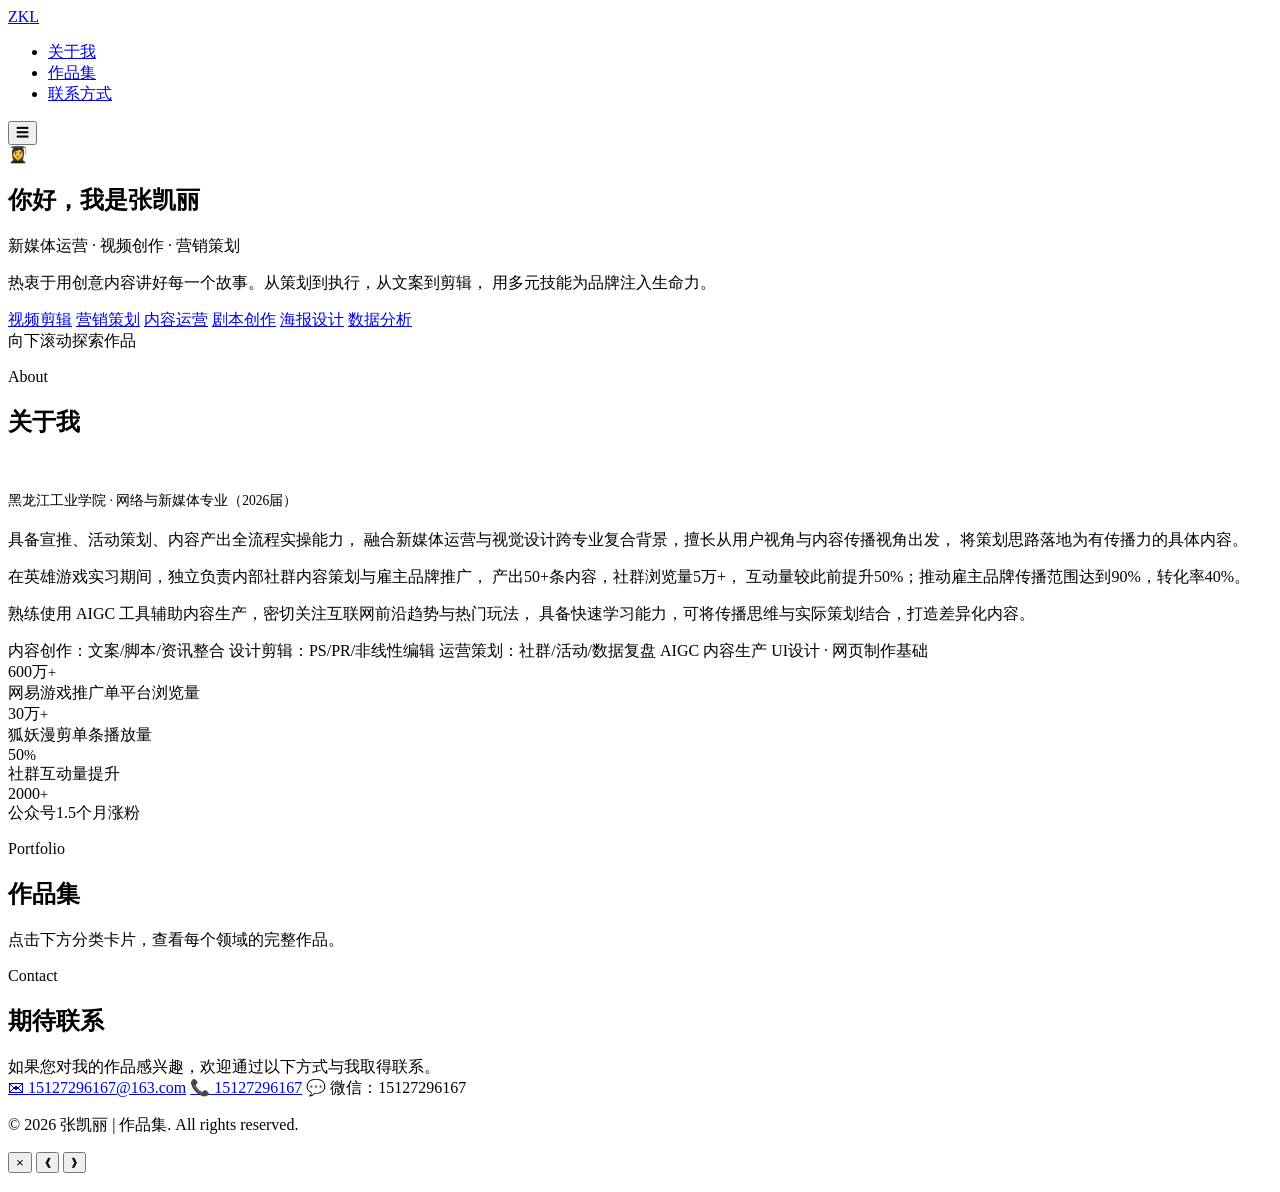
==== index.html @ 6cda4cea "Add index.html" ====
<!DOCTYPE html>
<html lang="zh-CN">
<head>
<meta charset="UTF-8">
<meta name="viewport" content="width=device-width, initial-scale=1.0">
<meta name="description" content="张凯丽 作品集 - 新媒体运营 / 视频剪辑 / 内容创作 / 营销策划">
<title>张凯丽 | 作品集</title>
<link rel="stylesheet" href="css/style.css">
</head>
<body>

<!-- ========== Navigation ========== -->
<nav class="nav" id="nav">
  <div class="nav-inner">
    <a href="#" class="nav-logo">ZK<span>L</span></a>
    <ul class="nav-links" id="navLinks">
      <li><a href="#about">关于我</a></li>
      <li><a href="#works">作品集</a></li>
      <li><a href="#contact">联系方式</a></li>
    </ul>
    <button class="nav-toggle" id="navToggle" aria-label="Menu">&#9776;</button>
  </div>
</nav>

<!-- ========== Hero ========== -->
<section class="hero" id="hero">
  <div class="hero-bg"></div>
  <div class="hero-particles" id="particles"></div>
  <div class="hero-content">
    <div class="hero-avatar">&#128105;&#8205;&#127891;</div>
    <h1>你好，我是<span class="highlight">张凯丽</span></h1>
    <p class="subtitle">新媒体运营 · 视频创作 · 营销策划</p>
    <p class="tagline">
      热衷于用创意内容讲好每一个故事。从策划到执行，从文案到剪辑，
      用多元技能为品牌注入生命力。
    </p>
    <div class="hero-tags">
      <a class="hero-tag" href="category.html?type=video&extra=intern-videos&from=hero">视频剪辑</a>
      <a class="hero-tag" href="category.html?type=marketing&from=hero">营销策划</a>
      <a class="hero-tag" href="category.html?type=marketing&from=hero&extra=content-ops">内容运营</a>
      <a class="hero-tag" href="category.html?type=script&from=hero">剧本创作</a>
      <a class="hero-tag" href="category.html?type=internship&from=hero&group=海报设计">海报设计</a>
      <a class="hero-tag" href="category.html?type=marketing&from=hero&group=营销数据分析">数据分析</a>
    </div>
  </div>
  <div class="hero-scroll">向下滚动探索作品</div>
</section>

<!-- ========== About ========== -->
<section class="section" id="about">
  <div class="section-inner">
    <p class="section-label">About</p>
    <h2 class="section-title">关于我</h2>
    <div class="about-grid">
      <div class="about-text">
        <p style="font-size:1rem;color:#fff;margin-bottom:8px;">
          张凯丽 / <span style="color:var(--text-secondary);font-weight:400;">21岁 · 大学本科</span>
        </p>
        <p style="font-size:0.85rem;color:var(--accent-light);margin-bottom:20px;">
          黑龙江工业学院 · 网络与新媒体专业（2026届）
        </p>
        <p>
          具备<span class="highlight-text">宣推、活动策划、内容产出全流程实操能力</span>，
          融合新媒体运营与视觉设计跨专业复合背景，擅长从用户视角与内容传播视角出发，
          将策划思路落地为有传播力的具体内容。
        </p>
        <p>
          在英雄游戏实习期间，独立负责内部社群内容策划与雇主品牌推广，
          产出<span class="highlight-text">50+</span>条内容，社群浏览量<span class="highlight-text">5万+</span>，
          互动量较此前提升<span class="highlight-text">50%</span>；推动雇主品牌传播范围达到<span class="highlight-text">90%</span>，转化率<span class="highlight-text">40%</span>。
        </p>
        <p>
          熟练使用 AIGC 工具辅助内容生产，密切关注互联网前沿趋势与热门玩法，
          具备快速学习能力，可将传播思维与实际策划结合，打造差异化内容。
        </p>
        <div class="skill-tags">
          <span class="skill-tag">内容创作：文案/脚本/资讯整合</span>
          <span class="skill-tag">设计剪辑：PS/PR/非线性编辑</span>
          <span class="skill-tag">运营策划：社群/活动/数据复盘</span>
          <span class="skill-tag">AIGC 内容生产</span>
          <span class="skill-tag">UI设计 · 网页制作基础</span>
        </div>
      </div>
      <div class="about-stats">
        <div class="stat-card">
          <div class="stat-number">600万<span style="font-size:0.9rem;">+</span></div>
          <div class="stat-label">网易游戏推广单平台浏览量</div>
        </div>
        <div class="stat-card">
          <div class="stat-number">30万<span style="font-size:0.9rem;">+</span></div>
          <div class="stat-label">狐妖漫剪单条播放量</div>
        </div>
        <div class="stat-card">
          <div class="stat-number">50<span style="font-size:0.9rem;">%</span></div>
          <div class="stat-label">社群互动量提升</div>
        </div>
        <div class="stat-card">
          <div class="stat-number">2000<span style="font-size:0.9rem;">+</span></div>
          <div class="stat-label">公众号1.5个月涨粉</div>
        </div>
      </div>
    </div>
  </div>
</section>

<!-- ========== Category Showcase ========== -->
<section class="section" id="works">
  <div class="section-inner">
    <p class="section-label">Portfolio</p>
    <h2 class="section-title">作品集</h2>
    <p class="section-desc">点击下方分类卡片，查看每个领域的完整作品。</p>

    <div class="category-grid" id="categoryGrid">
      <!-- Populated by JS -->
    </div>
  </div>
</section>

<!-- ========== Contact ========== -->
<section class="section contact" id="contact">
  <div class="section-inner">
    <p class="section-label">Contact</p>
    <h2 class="section-title">期待联系</h2>
    <p class="section-desc" style="margin:0 auto;">如果您对我的作品感兴趣，欢迎通过以下方式与我取得联系。</p>
    <div class="contact-links">
      <a class="contact-link" href="mailto:15127296167@163.com">&#9993; 15127296167@163.com</a>
      <a class="contact-link" href="tel:15127296167">&#128222; 15127296167</a>
      <a class="contact-link">&#128172; 微信：15127296167</a>
    </div>
  </div>
</section>

<!-- ========== Footer ========== -->
<footer class="footer">
  <p>&copy; 2026 张凯丽 | 作品集. All rights reserved.</p>
</footer>

<!-- ========== Lightbox Modal ========== -->
<div class="modal-overlay" id="modal">
  <div class="modal-content" id="modalContent">
    <button class="modal-close" id="modalClose">&times;</button>
    <button class="modal-nav modal-prev" id="modalPrev">&#10094;</button>
    <button class="modal-nav modal-next" id="modalNext">&#10095;</button>
    <div id="modalMedia"></div>
    <div class="modal-info"><h3 id="modalTitle"></h3><p id="modalDesc"></p></div>
  </div>
</div>

<script src="js/data.js"></script>
<script src="js/main.js"></script>
</body>
</html>
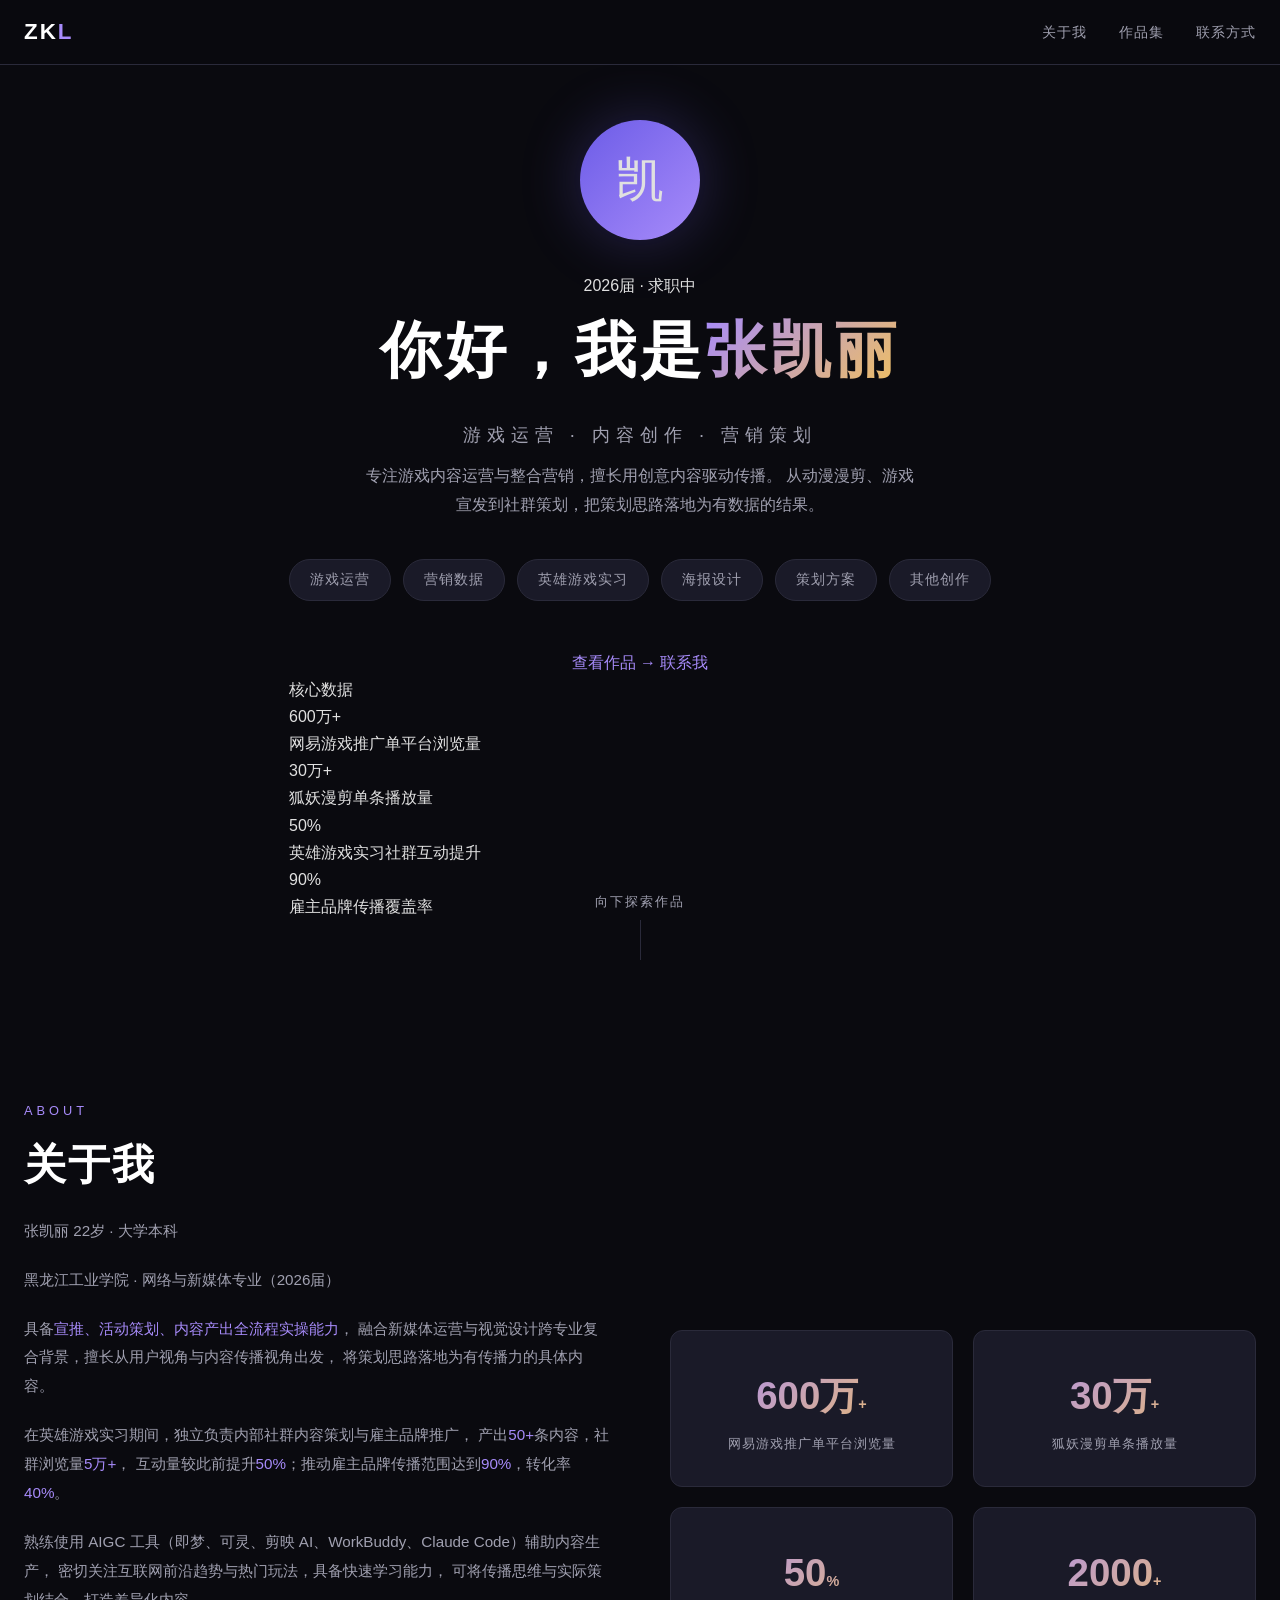
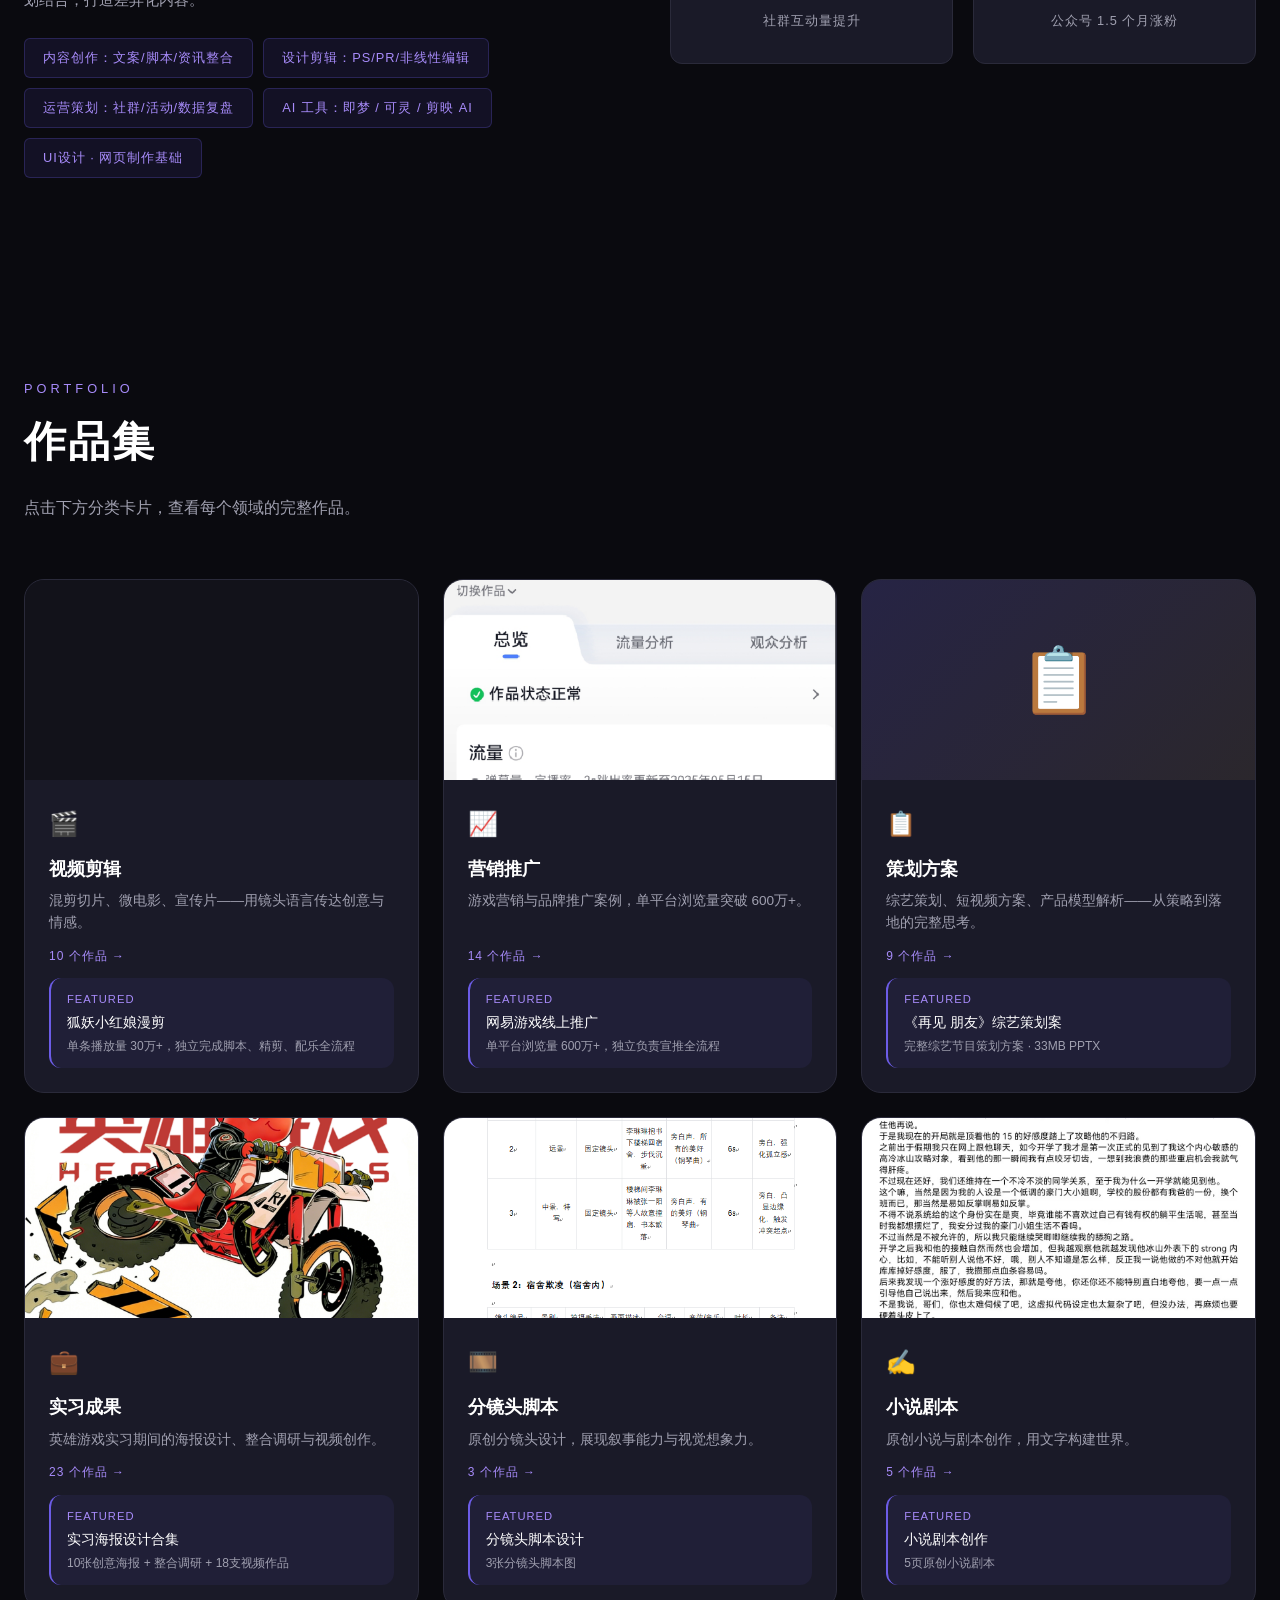
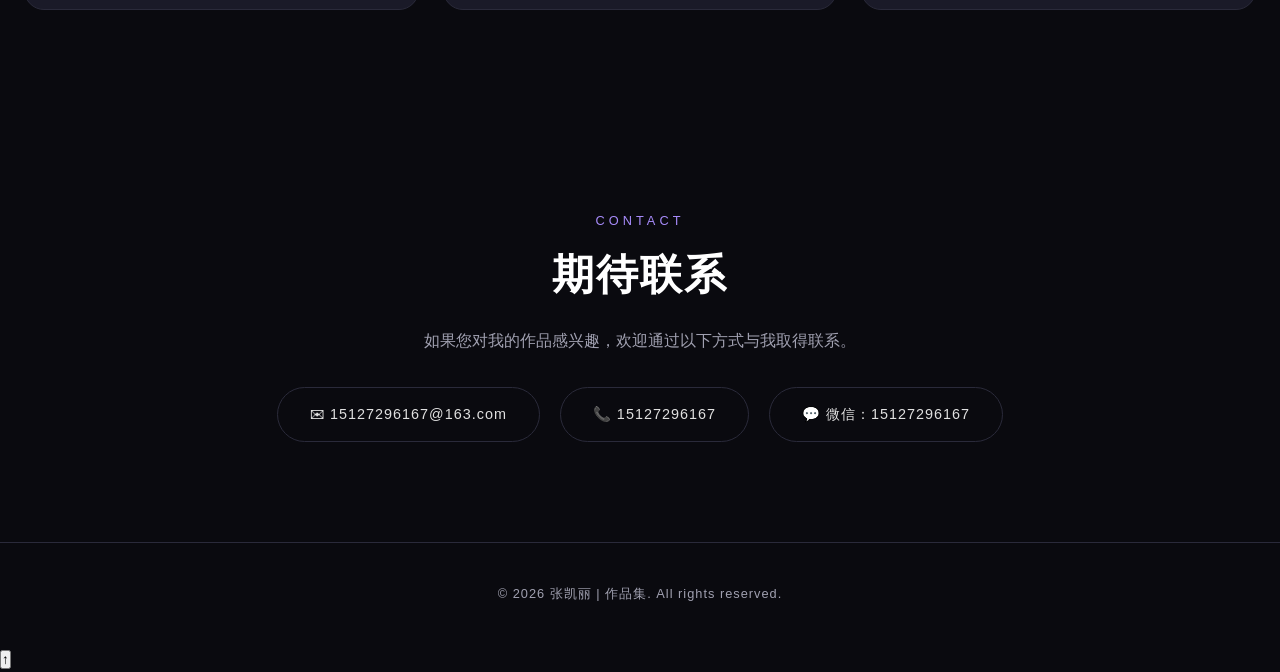
==== commit 3b4e1f62: "update index.html" ====
--- a/index.html
+++ b/index.html
@@ -3,7 +3,7 @@
 <head>
 <meta charset="UTF-8">
 <meta name="viewport" content="width=device-width, initial-scale=1.0">
-<meta name="description" content="张凯丽 作品集 - 新媒体运营 / 视频剪辑 / 内容创作 / 营销策划">
+<meta name="description" content="张凯丽 作品集 - 游戏运营 / 内容创作 / 营销策划">
 <title>张凯丽 | 作品集</title>
 <link rel="stylesheet" href="css/style.css">
 </head>
@@ -12,7 +12,7 @@
 <!-- ========== Navigation ========== -->
 <nav class="nav" id="nav">
   <div class="nav-inner">
-    <a href="#" class="nav-logo">ZK<span>L</span></a>
+    <a href="#" class="nav-logo" aria-label="张凯丽">ZK<span>L</span></a>
     <ul class="nav-links" id="navLinks">
       <li><a href="#about">关于我</a></li>
       <li><a href="#works">作品集</a></li>
@@ -24,41 +24,62 @@
 
 <!-- ========== Hero ========== -->
 <section class="hero" id="hero">
-  <div class="hero-bg"></div>
-  <div class="hero-particles" id="particles"></div>
-  <div class="hero-content">
-    <div class="hero-avatar">&#128105;&#8205;&#127891;</div>
-    <h1>你好，我是<span class="highlight">张凯丽</span></h1>
-    <p class="subtitle">新媒体运营 · 视频创作 · 营销策划</p>
-    <p class="tagline">
-      热衷于用创意内容讲好每一个故事。从策划到执行，从文案到剪辑，
-      用多元技能为品牌注入生命力。
-    </p>
-    <div class="hero-tags">
-      <a class="hero-tag" href="category.html?type=video&extra=intern-videos&from=hero">视频剪辑</a>
-      <a class="hero-tag" href="category.html?type=marketing&from=hero">营销策划</a>
-      <a class="hero-tag" href="category.html?type=marketing&from=hero&extra=content-ops">内容运营</a>
-      <a class="hero-tag" href="category.html?type=script&from=hero">剧本创作</a>
-      <a class="hero-tag" href="category.html?type=internship&from=hero&group=海报设计">海报设计</a>
-      <a class="hero-tag" href="category.html?type=marketing&from=hero&group=营销数据分析">数据分析</a>
+  <div class="hero-inner">
+    <div class="hero-content">
+      <div class="hero-avatar">凯</div>
+      <span class="hero-eyebrow"><span class="dot"></span>2026届 · 求职中</span>
+      <h1>你好，我是<span class="highlight">张凯丽</span></h1>
+      <p class="subtitle">游戏运营 · 内容创作 · 营销策划</p>
+      <p class="tagline">
+        专注游戏内容运营与整合营销，擅长用创意内容驱动传播。
+        从动漫漫剪、游戏宣发到社群策划，把策划思路落地为有数据的结果。
+      </p>
+      <div class="hero-tags">
+        <a class="hero-tag" href="category.html?type=gameops">游戏运营</a>
+        <a class="hero-tag" href="category.html?type=gameops&group=营销数据分析">营销数据</a>
+        <a class="hero-tag" href="category.html?type=internship">英雄游戏实习</a>
+        <a class="hero-tag" href="category.html?type=internship&group=海报设计">海报设计</a>
+        <a class="hero-tag" href="category.html?type=planning">策划方案</a>
+        <a class="hero-tag" href="category.html?type=others">其他创作</a>
+      </div>
+      <div class="hero-cta">
+        <a class="btn btn-primary" href="#works">查看作品 &rarr;</a>
+        <a class="btn btn-ghost" href="#contact">联系我</a>
+      </div>
     </div>
+
+    <aside class="hero-card">
+      <div class="hero-card-label">核心数据</div>
+      <div class="hero-card-row">
+        <div class="hero-card-num">600万<span>+</span></div>
+        <div class="hero-card-text">网易游戏推广单平台浏览量</div>
+      </div>
+      <div class="hero-card-row">
+        <div class="hero-card-num">30万<span>+</span></div>
+        <div class="hero-card-text">狐妖漫剪单条播放量</div>
+      </div>
+      <div class="hero-card-row">
+        <div class="hero-card-num">50<span>%</span></div>
+        <div class="hero-card-text">英雄游戏实习社群互动提升</div>
+      </div>
+      <div class="hero-card-row">
+        <div class="hero-card-num">90<span>%</span></div>
+        <div class="hero-card-text">雇主品牌传播覆盖率</div>
+      </div>
+    </aside>
   </div>
-  <div class="hero-scroll">向下滚动探索作品</div>
+  <div class="hero-scroll">向下探索作品</div>
 </section>
 
 <!-- ========== About ========== -->
 <section class="section" id="about">
   <div class="section-inner">
-    <p class="section-label">About</p>
-    <h2 class="section-title">关于我</h2>
-    <div class="about-grid">
+    <p class="section-label reveal-up">About</p>
+    <h2 class="section-title reveal-up">关于我</h2>
+    <div class="about-grid reveal-up">
       <div class="about-text">
-        <p style="font-size:1rem;color:#fff;margin-bottom:8px;">
-          张凯丽 / <span style="color:var(--text-secondary);font-weight:400;">21岁 · 大学本科</span>
-        </p>
-        <p style="font-size:0.85rem;color:var(--accent-light);margin-bottom:20px;">
-          黑龙江工业学院 · 网络与新媒体专业（2026届）
-        </p>
+        <p class="about-name">张凯丽 <span>22岁 · 大学本科</span></p>
+        <p class="about-school">黑龙江工业学院 · 网络与新媒体专业（2026届）</p>
         <p>
           具备<span class="highlight-text">宣推、活动策划、内容产出全流程实操能力</span>，
           融合新媒体运营与视觉设计跨专业复合背景，擅长从用户视角与内容传播视角出发，
@@ -70,14 +91,15 @@
           互动量较此前提升<span class="highlight-text">50%</span>；推动雇主品牌传播范围达到<span class="highlight-text">90%</span>，转化率<span class="highlight-text">40%</span>。
         </p>
         <p>
-          熟练使用 AIGC 工具辅助内容生产，密切关注互联网前沿趋势与热门玩法，
-          具备快速学习能力，可将传播思维与实际策划结合，打造差异化内容。
+          熟练使用 AIGC 工具（即梦、可灵、剪映 AI、WorkBuddy、Claude Code）辅助内容生产，
+          密切关注互联网前沿趋势与热门玩法，具备快速学习能力，
+          可将传播思维与实际策划结合，打造差异化内容。
         </p>
         <div class="skill-tags">
           <span class="skill-tag">内容创作：文案/脚本/资讯整合</span>
           <span class="skill-tag">设计剪辑：PS/PR/非线性编辑</span>
           <span class="skill-tag">运营策划：社群/活动/数据复盘</span>
-          <span class="skill-tag">AIGC 内容生产</span>
+          <span class="skill-tag">AI 工具：即梦 / 可灵 / 剪映 AI</span>
           <span class="skill-tag">UI设计 · 网页制作基础</span>
         </div>
       </div>
@@ -96,7 +118,7 @@
         </div>
         <div class="stat-card">
           <div class="stat-number">2000<span style="font-size:0.9rem;">+</span></div>
-          <div class="stat-label">公众号1.5个月涨粉</div>
+          <div class="stat-label">公众号 1.5 个月涨粉</div>
         </div>
       </div>
     </div>
@@ -106,9 +128,9 @@
 <!-- ========== Category Showcase ========== -->
 <section class="section" id="works">
   <div class="section-inner">
-    <p class="section-label">Portfolio</p>
-    <h2 class="section-title">作品集</h2>
-    <p class="section-desc">点击下方分类卡片，查看每个领域的完整作品。</p>
+    <p class="section-label reveal-up">Portfolio</p>
+    <h2 class="section-title reveal-up">作品集</h2>
+    <p class="section-desc reveal-up">点击下方分类卡片，查看每个领域的完整作品。</p>
 
     <div class="category-grid" id="categoryGrid">
       <!-- Populated by JS -->
@@ -119,10 +141,10 @@
 <!-- ========== Contact ========== -->
 <section class="section contact" id="contact">
   <div class="section-inner">
-    <p class="section-label">Contact</p>
-    <h2 class="section-title">期待联系</h2>
-    <p class="section-desc" style="margin:0 auto;">如果您对我的作品感兴趣，欢迎通过以下方式与我取得联系。</p>
-    <div class="contact-links">
+    <p class="section-label reveal-up">Contact</p>
+    <h2 class="section-title reveal-up">期待联系</h2>
+    <p class="section-desc reveal-up" style="margin:0 auto;">如果您对我的作品感兴趣，欢迎通过以下方式与我取得联系。</p>
+    <div class="contact-links reveal-up">
       <a class="contact-link" href="mailto:15127296167@163.com">&#9993; 15127296167@163.com</a>
       <a class="contact-link" href="tel:15127296167">&#128222; 15127296167</a>
       <a class="contact-link">&#128172; 微信：15127296167</a>
@@ -134,6 +156,8 @@
 <footer class="footer">
   <p>&copy; 2026 张凯丽 | 作品集. All rights reserved.</p>
 </footer>
+
+<button class="to-top" id="toTop" aria-label="返回顶部">&#8593;</button>
 
 <!-- ========== Lightbox Modal ========== -->
 <div class="modal-overlay" id="modal">
@@ -148,5 +172,6 @@
 
 <script src="js/data.js"></script>
 <script src="js/main.js"></script>
+<script src="js/reveal.js"></script>
 </body>
 </html>
--- a/css/style.css
+++ b/css/style.css
@@ -0,0 +1,519 @@
+/* ========== Reset & Variables ========== */
+:root {
+  --bg: #0a0a0f;
+  --bg-secondary: #12121a;
+  --bg-card: #1a1a28;
+  --text: #e0e0e0;
+  --text-secondary: #a0a0b0;
+  --accent: #6c5ce7;
+  --accent-light: #a78bfa;
+  --accent-glow: rgba(108,92,231,0.3);
+  --gold: #f0c060;
+  --gold-glow: rgba(240,192,96,0.25);
+  --border: #2a2a3a;
+  --radius: 12px;
+  --radius-lg: 20px;
+  --transition: 0.3s cubic-bezier(0.4,0,0.2,1);
+  --font-cn: "PingFang SC","Microsoft YaHei","Noto Sans SC",sans-serif;
+  --font-display: "PingFang SC","Microsoft YaHei","Noto Serif SC",serif;
+  --max-width: 1280px;
+}
+
+*, *::before, *::after { box-sizing: border-box; margin: 0; padding: 0; }
+
+html { scroll-behavior: smooth; font-size: 16px; }
+
+body {
+  font-family: var(--font-cn);
+  background: var(--bg);
+  color: var(--text);
+  line-height: 1.7;
+  overflow-x: hidden;
+  -webkit-font-smoothing: antialiased;
+}
+
+::-webkit-scrollbar { width: 6px; }
+::-webkit-scrollbar-track { background: var(--bg); }
+::-webkit-scrollbar-thumb { background: var(--border); border-radius: 3px; }
+::-webkit-scrollbar-thumb:hover { background: var(--accent); }
+
+a { color: var(--accent-light); text-decoration: none; transition: var(--transition); }
+a:hover { color: var(--gold); }
+
+img { max-width: 100%; height: auto; display: block; }
+
+/* ========== Navigation ========== */
+.nav {
+  position: fixed; top: 0; left: 0; right: 0; z-index: 1000;
+  background: rgba(10,10,15,0.85); backdrop-filter: blur(20px);
+  border-bottom: 1px solid var(--border);
+  transition: var(--transition);
+}
+.nav-inner {
+  max-width: var(--max-width); margin: 0 auto;
+  padding: 0 24px; height: 64px;
+  display: flex; align-items: center; justify-content: space-between;
+}
+.nav-logo { font-size: 1.4rem; font-weight: 700; color: #fff; letter-spacing: 2px; }
+.nav-logo span { color: var(--accent-light); }
+.nav-links { display: flex; gap: 32px; list-style: none; }
+.nav-links a { color: var(--text-secondary); font-size: 0.9rem; font-weight: 500; letter-spacing: 1px; position: relative; }
+.nav-links a::after {
+  content: ''; position: absolute; bottom: -4px; left: 0; width: 0; height: 2px;
+  background: var(--accent-light); transition: width var(--transition);
+}
+.nav-links a:hover { color: #fff; }
+.nav-links a:hover::after { width: 100%; }
+.nav-toggle { display: none; background: none; border: none; color: #fff; font-size: 1.5rem; cursor: pointer; }
+
+/* ========== Hero ========== */
+.hero {
+  min-height: 100vh; display: flex; align-items: center; justify-content: center;
+  position: relative; overflow: hidden; padding: 120px 24px 80px;
+}
+.hero-bg {
+  position: absolute; top: 0; left: 0; right: 0; bottom: 0;
+  background: radial-gradient(ellipse at 30% 20%, var(--accent-glow) 0%, transparent 60%),
+              radial-gradient(ellipse at 70% 60%, var(--gold-glow) 0%, transparent 50%),
+              radial-gradient(ellipse at 50% 80%, rgba(108,92,231,0.08) 0%, transparent 40%);
+}
+.hero-particles { position: absolute; top: 0; left: 0; right: 0; bottom: 0; overflow: hidden; }
+.hero-particle {
+  position: absolute; width: 2px; height: 2px; background: var(--accent-light);
+  border-radius: 50%; animation: float 8s infinite ease-in-out; opacity: 0.4;
+}
+@keyframes float {
+  0%,100% { transform: translateY(0) translateX(0); }
+  25% { transform: translateY(-60px) translateX(20px); }
+  50% { transform: translateY(-20px) translateX(-20px); }
+  75% { transform: translateY(-80px) translateX(10px); }
+}
+.hero-content { position: relative; z-index: 1; text-align: center; max-width: 800px; }
+.hero-avatar {
+  width: 120px; height: 120px; border-radius: 50%; margin: 0 auto 32px;
+  background: linear-gradient(135deg, var(--accent), var(--accent-light));
+  display: flex; align-items: center; justify-content: center; font-size: 3rem;
+  box-shadow: 0 0 60px var(--accent-glow);
+}
+.hero h1 { font-size: clamp(2.4rem, 5vw, 3.8rem); font-weight: 800; color: #fff; letter-spacing: 4px; margin-bottom: 16px; }
+.hero h1 .highlight { background: linear-gradient(135deg, var(--accent-light), var(--gold)); -webkit-background-clip: text; -webkit-text-fill-color: transparent; }
+.hero .subtitle { font-size: 1.15rem; color: var(--text-secondary); letter-spacing: 6px; margin-bottom: 12px; font-weight: 300; }
+.hero .tagline { font-size: 1rem; color: var(--text-secondary); max-width: 560px; margin: 0 auto 40px; line-height: 1.8; }
+.hero-tags { display: flex; flex-wrap: wrap; gap: 12px; justify-content: center; margin-bottom: 48px; }
+.hero-tag {
+  display: inline-block;
+  padding: 8px 20px; border-radius: 100px; font-size: 0.85rem; letter-spacing: 1px;
+  background: var(--bg-card); border: 1px solid var(--border); color: var(--text-secondary);
+  transition: var(--transition); text-decoration: none;
+  -webkit-tap-highlight-color: transparent; outline: none;
+}
+.hero-tag:active {
+  background: var(--accent); color: #fff; border-color: var(--accent);
+  transform: scale(0.96);
+}
+.hero-tag:hover { border-color: var(--accent); color: var(--accent-light); transform: translateY(-2px); }
+.hero-scroll {
+  position: absolute; bottom: 40px; left: 50%; transform: translateX(-50%);
+  color: var(--text-secondary); font-size: 0.8rem; letter-spacing: 2px;
+  display: flex; flex-direction: column; align-items: center; gap: 8px; animation: bounce 2s infinite;
+}
+.hero-scroll::after { content: ''; width: 1px; height: 40px; background: var(--border); }
+@keyframes bounce { 0%,100% { transform: translateX(-50%) translateY(0); } 50% { transform: translateX(-50%) translateY(-10px); } }
+
+/* ========== Section Common ========== */
+.section { padding: 100px 24px; }
+.section-inner { max-width: var(--max-width); margin: 0 auto; }
+.section-label { font-size: 0.8rem; letter-spacing: 4px; color: var(--accent-light); text-transform: uppercase; margin-bottom: 8px; }
+.section-title { font-size: clamp(1.8rem, 3.5vw, 2.6rem); font-weight: 700; color: #fff; margin-bottom: 16px; letter-spacing: 2px; }
+.section-desc { color: var(--text-secondary); font-size: 1rem; max-width: 600px; margin-bottom: 56px; line-height: 1.8; }
+
+/* ========== Filter ========== */
+.filter-bar { display: flex; flex-wrap: wrap; gap: 10px; margin-bottom: 48px; }
+.filter-btn {
+  padding: 10px 24px; border-radius: 100px; font-size: 0.85rem;
+  background: transparent; border: 1px solid var(--border); color: var(--text-secondary);
+  cursor: pointer; transition: var(--transition); letter-spacing: 1px; font-family: var(--font-cn);
+}
+.filter-btn:hover, .filter-btn.active {
+  border-color: var(--accent); color: #fff; background: var(--accent);
+  box-shadow: 0 4px 20px var(--accent-glow);
+}
+
+/* ========== Portfolio Grid ========== */
+.portfolio-grid { display: grid; grid-template-columns: repeat(auto-fill, minmax(360px, 1fr)); gap: 24px; }
+.portfolio-card {
+  background: var(--bg-card); border: 1px solid var(--border); border-radius: var(--radius-lg);
+  overflow: hidden; cursor: pointer; transition: var(--transition); position: relative;
+}
+.portfolio-card:hover { border-color: var(--accent); transform: translateY(-6px); box-shadow: 0 20px 60px rgba(0,0,0,0.4); }
+.card-thumb { width: 100%; height: 220px; object-fit: cover; background: var(--bg-secondary); }
+.card-thumb-placeholder {
+  width: 100%; height: 220px; display: flex; align-items: center; justify-content: center;
+  background: linear-gradient(135deg, var(--bg-card), var(--bg-secondary));
+  font-size: 3rem; color: var(--border);
+}
+.card-body { padding: 20px 24px 24px; }
+.card-category { font-size: 0.75rem; letter-spacing: 2px; color: var(--accent-light); margin-bottom: 6px; text-transform: uppercase; }
+.card-title { font-size: 1.1rem; font-weight: 600; color: #fff; margin-bottom: 8px; }
+.card-desc { font-size: 0.85rem; color: var(--text-secondary); line-height: 1.6; display: -webkit-box; -webkit-line-clamp: 2; -webkit-box-orient: vertical; overflow: hidden; }
+.card-badge {
+  position: absolute; top: 16px; right: 16px; padding: 4px 12px; border-radius: 100px;
+  font-size: 0.7rem; letter-spacing: 1px; background: rgba(0,0,0,0.7); color: var(--gold);
+  backdrop-filter: blur(10px);
+}
+
+/* ========== Video Section ========== */
+.video-showcase { display: grid; grid-template-columns: repeat(auto-fill, minmax(400px, 1fr)); gap: 32px; }
+.video-card {
+  background: var(--bg-card); border: 1px solid var(--border); border-radius: var(--radius-lg);
+  overflow: hidden; transition: var(--transition);
+}
+.video-card:hover { border-color: var(--accent); }
+.video-card video { width: 100%; display: block; background: #000; border-radius: var(--radius-lg) var(--radius-lg) 0 0; }
+.video-info { padding: 20px 24px; }
+.video-info h3 { font-size: 1.05rem; font-weight: 600; color: #fff; margin-bottom: 6px; }
+.video-info p { font-size: 0.85rem; color: var(--text-secondary); }
+
+/* ========== Lightbox / Modal ========== */
+.modal-overlay {
+  position: fixed; top: 0; left: 0; right: 0; bottom: 0; z-index: 9999;
+  background: rgba(0,0,0,0.92); backdrop-filter: blur(8px);
+  display: flex; align-items: center; justify-content: center;
+  opacity: 0; pointer-events: none; transition: opacity var(--transition);
+}
+.modal-overlay.active { opacity: 1; pointer-events: auto; }
+.modal-content {
+  position: relative; max-width: 90vw; max-height: 90vh;
+  background: var(--bg-card); border: 1px solid var(--border); border-radius: var(--radius-lg);
+  overflow: hidden; display: flex; flex-direction: column;
+}
+.modal-content img, .modal-content video { max-width: 90vw; max-height: 75vh; object-fit: contain; }
+.modal-info { padding: 20px 28px; }
+.modal-info h3 { font-size: 1.2rem; color: #fff; margin-bottom: 6px; }
+.modal-info p { font-size: 0.9rem; color: var(--text-secondary); }
+.modal-close {
+  position: absolute; top: 12px; right: 16px; width: 40px; height: 40px;
+  border-radius: 50%; background: rgba(0,0,0,0.6); border: none; color: #fff;
+  font-size: 1.3rem; cursor: pointer; display: flex; align-items: center; justify-content: center;
+  transition: var(--transition); z-index: 10;
+}
+.modal-close:hover { background: var(--accent); }
+.modal-nav {
+  position: absolute; top: 50%; transform: translateY(-50%); width: 48px; height: 48px;
+  border-radius: 50%; background: rgba(0,0,0,0.6); border: none; color: #fff;
+  font-size: 1.5rem; cursor: pointer; display: flex; align-items: center; justify-content: center;
+  transition: var(--transition);
+}
+.modal-nav:hover { background: var(--accent); }
+.modal-prev { left: 16px; }
+.modal-next { right: 16px; }
+
+/* ========== Document Cards ========== */
+.doc-grid { display: grid; grid-template-columns: repeat(auto-fill, minmax(280px, 1fr)); gap: 20px; }
+.doc-card {
+  background: var(--bg-card); border: 1px solid var(--border); border-radius: var(--radius);
+  padding: 28px; transition: var(--transition); cursor: pointer; text-align: center;
+}
+.doc-card:hover { border-color: var(--accent); transform: translateY(-4px); box-shadow: 0 12px 40px rgba(0,0,0,0.3); }
+.doc-icon { font-size: 2.8rem; margin-bottom: 16px; }
+.doc-card h3 { font-size: 1rem; color: #fff; margin-bottom: 6px; }
+.doc-card p { font-size: 0.8rem; color: var(--text-secondary); }
+.doc-type { display: inline-block; padding: 3px 12px; border-radius: 100px; font-size: 0.7rem; letter-spacing: 1px; background: rgba(108,92,231,0.15); color: var(--accent-light); margin-top: 12px; }
+
+/* ========== Image Gallery ========== */
+.gallery { display: grid; grid-template-columns: repeat(auto-fill, minmax(240px, 1fr)); gap: 16px; }
+.gallery-item {
+  border-radius: var(--radius); overflow: hidden; cursor: pointer; position: relative;
+  aspect-ratio: 4/3; background: var(--bg-card); border: 1px solid var(--border);
+  transition: var(--transition);
+}
+.gallery-item:hover { border-color: var(--accent); transform: scale(1.03); z-index: 2; }
+.gallery-item img { width: 100%; height: 100%; object-fit: cover; }
+
+/* ========== Video Large Placeholder ========== */
+.video-placeholder {
+  background: linear-gradient(135deg, #1a1a2e, #16213e); border: 1px solid var(--border);
+  border-radius: var(--radius); padding: 40px 24px; text-align: center;
+  display: flex; flex-direction: column; align-items: center; gap: 16px;
+}
+.video-placeholder .play-icon {
+  width: 64px; height: 64px; border-radius: 50%; background: var(--accent);
+  display: flex; align-items: center; justify-content: center; font-size: 1.5rem;
+  box-shadow: 0 0 30px var(--accent-glow);
+}
+.video-placeholder h3 { color: #fff; font-size: 1rem; }
+.video-placeholder p { color: var(--text-secondary); font-size: 0.85rem; }
+.video-placeholder .size-tag {
+  padding: 4px 14px; border-radius: 100px; font-size: 0.75rem;
+  background: rgba(240,192,96,0.15); color: var(--gold);
+}
+
+/* ========== About ========== */
+.about-grid { display: grid; grid-template-columns: 1fr 1fr; gap: 60px; align-items: center; }
+.about-text p { color: var(--text-secondary); margin-bottom: 20px; font-size: 0.95rem; line-height: 1.9; }
+.about-text .highlight-text { color: var(--accent-light); font-weight: 500; }
+.skill-tags { display: flex; flex-wrap: wrap; gap: 10px; margin-top: 24px; }
+.skill-tag {
+  padding: 8px 18px; border-radius: 6px; font-size: 0.8rem; letter-spacing: 1px;
+  background: rgba(108,92,231,0.1); border: 1px solid rgba(108,92,231,0.25); color: var(--accent-light);
+}
+.about-stats { display: grid; grid-template-columns: 1fr 1fr; gap: 20px; }
+.stat-card {
+  background: var(--bg-card); border: 1px solid var(--border); border-radius: var(--radius);
+  padding: 32px 24px; text-align: center; transition: var(--transition);
+}
+.stat-card:hover { border-color: var(--accent); }
+.stat-number { font-size: 2.4rem; font-weight: 800; color: #fff; background: linear-gradient(135deg, var(--accent-light), var(--gold)); -webkit-background-clip: text; -webkit-text-fill-color: transparent; }
+.stat-label { font-size: 0.8rem; color: var(--text-secondary); margin-top: 4px; letter-spacing: 1px; }
+
+/* ========== Category Cards (Main Page) ========== */
+.category-grid {
+  display: grid;
+  grid-template-columns: repeat(3, 1fr);
+  gap: 24px;
+}
+.category-card {
+  background: var(--bg-card); border: 1px solid var(--border); border-radius: var(--radius-lg);
+  overflow: hidden; cursor: pointer; transition: var(--transition); position: relative;
+  display: flex; flex-direction: column; text-decoration: none; color: inherit;
+}
+.category-card:hover {
+  border-color: var(--accent); transform: translateY(-6px);
+  box-shadow: 0 20px 60px rgba(0,0,0,0.4);
+}
+.category-card-thumb {
+  width: 100%; height: 200px; object-fit: cover; background: var(--bg-secondary);
+}
+.category-card-thumb.placeholder {
+  display: flex; align-items: center; justify-content: center;
+  font-size: 4rem; background: linear-gradient(135deg, rgba(108,92,231,0.15), rgba(240,192,96,0.08));
+}
+.category-card-thumb video {
+  width: 100%; height: 100%; object-fit: cover; pointer-events: none;
+}
+.category-card-body { padding: 24px; flex: 1; display: flex; flex-direction: column; }
+.category-card-body .cat-icon { font-size: 1.5rem; margin-bottom: 8px; }
+.category-card-body h3 { font-size: 1.15rem; font-weight: 700; color: #fff; margin-bottom: 6px; }
+.category-card-body p { font-size: 0.85rem; color: var(--text-secondary); line-height: 1.6; flex: 1; }
+.category-card-body .cat-count {
+  display: inline-block; margin-top: 12px; font-size: 0.75rem; letter-spacing: 1px;
+  color: var(--accent-light);
+}
+.category-card-featured {
+  margin-top: 12px; padding: 12px 16px; background: rgba(108,92,231,0.08);
+  border-radius: var(--radius); border-left: 2px solid var(--accent);
+}
+.category-card-featured .feat-label { font-size: 0.7rem; letter-spacing: 1px; color: var(--accent-light); }
+.category-card-featured .feat-title { font-size: 0.85rem; color: #fff; margin-top: 2px; }
+.category-card-featured .feat-desc { font-size: 0.75rem; color: var(--text-secondary); margin-top: 2px; }
+
+/* ========== Category Sub-Page ========== */
+.nav-back-btn {
+  display: inline-flex; align-items: center; gap: 6px;
+  padding: 8px 18px; border-radius: 100px;
+  border: 1px solid var(--accent); color: var(--accent-light);
+  font-size: 0.82rem; letter-spacing: 1px; text-decoration: none;
+  transition: var(--transition);
+  background: rgba(108,92,231,0.1);
+  -webkit-tap-highlight-color: transparent; outline: none;
+}
+.nav-back-btn:hover {
+  background: var(--accent); color: #fff;
+  box-shadow: 0 0 20px var(--accent-glow);
+}
+.nav-back-btn:active {
+  background: var(--accent); color: #fff;
+  transform: scale(0.95);
+}
+.nav-back-btn .back-arrow { font-size: 1rem; transition: var(--transition); }
+.nav-back-btn:hover .back-arrow { transform: translateX(-2px); }
+
+.back-btn {
+  display: inline-flex; align-items: center; gap: 8px;
+  padding: 12px 24px; border-radius: 100px;
+  border: 1px solid var(--accent); color: var(--accent-light);
+  font-size: 0.9rem; letter-spacing: 1px; text-decoration: none;
+  transition: var(--transition); margin-bottom: 32px;
+  background: rgba(108,92,231,0.08);
+}
+.back-btn:hover {
+  background: var(--accent); color: #fff;
+  box-shadow: 0 4px 20px var(--accent-glow);
+  transform: translateX(-4px);
+}
+.back-btn .back-arrow { font-size: 1.1rem; transition: var(--transition); }
+.back-btn:hover .back-arrow { transform: translateX(-3px); }
+
+.cat-header { margin-bottom: 48px; }
+.cat-header .cat-icon { font-size: 3rem; margin-bottom: 12px; }
+.cat-header h2 { font-size: clamp(1.8rem, 4vw, 2.6rem); font-weight: 700; color: #fff; letter-spacing: 2px; }
+.cat-header p { color: var(--text-secondary); font-size: 1rem; margin-top: 8px; line-height: 1.8; max-width: 600px; }
+
+.cat-group { margin-bottom: 48px; }
+.cat-group-label {
+  font-size: 0.85rem; letter-spacing: 3px; color: var(--accent-light);
+  padding-bottom: 12px; border-bottom: 1px solid var(--border); margin-bottom: 24px;
+}
+
+.cat-item-grid {
+  display: grid;
+  grid-template-columns: repeat(auto-fill, minmax(320px, 1fr));
+  gap: 20px;
+}
+.cat-item-card {
+  background: var(--bg-card); border: 1px solid var(--border); border-radius: var(--radius);
+  overflow: hidden; cursor: pointer; transition: var(--transition);
+}
+.cat-item-card:hover { border-color: var(--accent); transform: translateY(-4px); }
+.cat-item-thumb {
+  width: 100%; height: 200px; object-fit: cover; background: var(--bg-secondary);
+  display: flex; align-items: center; justify-content: center;
+}
+.cat-item-thumb video { width: 100%; height: 100%; object-fit: cover; pointer-events: none; }
+.cat-item-thumb .thumb-icon { font-size: 3rem; }
+.cat-item-info { padding: 16px 20px; }
+.cat-item-info h4 { font-size: 0.95rem; font-weight: 600; color: #fff; margin-bottom: 4px; }
+.cat-item-info p { font-size: 0.8rem; color: var(--text-secondary); }
+
+.cat-item-gallery { position: relative; }
+
+/* Gallery Grid View (in modal) */
+.gallery-grid-view {
+  display: flex;
+  flex-wrap: wrap;
+  gap: 12px;
+  padding: 16px;
+  max-height: 70vh;
+  overflow-y: auto;
+  max-width: 85vw;
+  align-items: flex-start;
+}
+.gallery-grid-cell {
+  width: calc(33.333% - 8px);
+  display: flex;
+  flex-direction: column;
+  gap: 12px;
+  border-radius: var(--radius);
+}
+.gallery-grid-item {
+  border-radius: var(--radius);
+  overflow: hidden;
+  background: var(--bg-secondary);
+  border: 1px solid var(--border);
+}
+.gallery-grid-item.single { flex: 1; }
+.gallery-grid-item.pair { flex: 1; }
+.gallery-grid-item img {
+  width: 100%;
+  height: 100%;
+  display: block;
+  object-fit: contain;
+  min-height: 120px;
+}
+
+.gallery-badge {
+  position: absolute; top: 12px; right: 12px;
+  padding: 5px 14px; border-radius: 100px;
+  font-size: 0.75rem; letter-spacing: 1px;
+  background: var(--accent); color: #fff;
+  box-shadow: 0 2px 12px var(--accent-glow);
+}
+
+/* Video lazy load placeholder */
+.video-thumb {
+  background: linear-gradient(135deg, #1a1a2e, #16213e);
+  position: relative; cursor: pointer;
+}
+.video-play-btn {
+  position: absolute; top: 50%; left: 50%; transform: translate(-50%, -50%);
+  width: 48px; height: 48px; border-radius: 50%;
+  background: rgba(108,92,231,0.8); color: #fff;
+  display: flex; align-items: center; justify-content: center;
+  font-size: 1rem; box-shadow: 0 0 20px var(--accent-glow);
+  pointer-events: none; transition: var(--transition);
+}
+.cat-item-card:hover .video-play-btn { background: var(--accent); transform: translate(-50%, -50%) scale(1.1); }
+
+.cat-item-placeholder {
+  background: linear-gradient(135deg, #1a1a2e, #16213e); border: 1px solid var(--border);
+  border-radius: var(--radius); padding: 32px 24px; text-align: center;
+  display: flex; flex-direction: column; align-items: center; gap: 12px;
+}
+.cat-item-placeholder .ph-icon {
+  width: 56px; height: 56px; border-radius: 50%; background: var(--accent);
+  display: flex; align-items: center; justify-content: center; font-size: 1.3rem;
+  box-shadow: 0 0 25px var(--accent-glow);
+}
+.cat-item-placeholder h4 { color: #fff; font-size: 0.95rem; }
+.cat-item-placeholder p { color: var(--text-secondary); font-size: 0.8rem; }
+.cat-item-placeholder .size-tag {
+  padding: 4px 14px; border-radius: 100px; font-size: 0.75rem;
+  background: rgba(240,192,96,0.15); color: var(--gold);
+}
+
+.cat-doc-grid {
+  display: grid;
+  grid-template-columns: repeat(auto-fill, minmax(260px, 1fr));
+  gap: 16px;
+}
+.cat-doc-card {
+  background: var(--bg-card); border: 1px solid var(--border); border-radius: var(--radius);
+  padding: 24px; transition: var(--transition); text-decoration: none; color: inherit;
+  display: flex; flex-direction: column; align-items: center; text-align: center; gap: 8px;
+}
+.cat-doc-card:hover { border-color: var(--accent); transform: translateY(-4px); }
+.cat-doc-card .doc-icon { font-size: 2.4rem; }
+.cat-doc-card h4 { font-size: 0.9rem; color: #fff; }
+.cat-doc-card p { font-size: 0.78rem; color: var(--text-secondary); }
+.cat-doc-card .doc-type {
+  display: inline-block; padding: 3px 12px; border-radius: 100px; font-size: 0.7rem;
+  letter-spacing: 1px; background: rgba(108,92,231,0.15); color: var(--accent-light); margin-top: 4px;
+}
+
+/* ========== Contact ========== */
+.contact { text-align: center; }
+.contact-links { display: flex; gap: 20px; justify-content: center; flex-wrap: wrap; margin-top: 32px; }
+.contact-link {
+  padding: 14px 32px; border-radius: 100px; font-size: 0.9rem; letter-spacing: 1px;
+  border: 1px solid var(--border); color: var(--text); transition: var(--transition);
+  display: flex; align-items: center; gap: 8px; text-decoration: none;
+  -webkit-tap-highlight-color: transparent; outline: none; overflow: hidden;
+}
+.contact-link:hover { border-color: var(--accent); color: var(--accent-light); background: var(--bg-card); }
+.contact-link:active { background: var(--accent); color: #fff; border-color: var(--accent); transform: scale(0.96); }
+
+/* ========== Footer ========== */
+.footer { padding: 40px 24px; border-top: 1px solid var(--border); text-align: center; }
+.footer p { color: var(--text-secondary); font-size: 0.8rem; letter-spacing: 1px; }
+
+/* ========== Responsive ========== */
+@media (max-width: 768px) {
+  .nav-links { display: none; position: absolute; top: 64px; left: 0; right: 0;
+    background: var(--bg); flex-direction: column; padding: 24px; gap: 16px;
+    border-bottom: 1px solid var(--border);
+  }
+  .nav-links.open { display: flex; }
+  .nav-toggle { display: block; }
+  .about-grid { grid-template-columns: 1fr; gap: 40px; }
+  .category-grid { grid-template-columns: 1fr; }
+  .cat-item-grid { grid-template-columns: 1fr; }
+  .cat-doc-grid { grid-template-columns: 1fr; }
+  .video-showcase { grid-template-columns: 1fr; }
+  .gallery { grid-template-columns: repeat(2, 1fr); }
+  .about-stats { grid-template-columns: 1fr 1fr; }
+  .modal-content { max-width: 95vw; }
+  .modal-nav { width: 36px; height: 36px; font-size: 1.2rem; }
+  .gallery-grid-cell { width: calc(50% - 6px); }
+  .gallery-grid-view { max-width: 95vw; }
+}
+
+@media (max-width: 480px) {
+  .hero h1 { font-size: 1.8rem; letter-spacing: 2px; }
+  .section { padding: 60px 16px; }
+  .filter-bar { gap: 6px; }
+  .filter-btn { padding: 8px 16px; font-size: 0.75rem; }
+  .gallery { grid-template-columns: 1fr 1fr; gap: 8px; }
+  .category-grid { grid-template-columns: 1fr; }
+  .cat-item-grid { grid-template-columns: 1fr; }
+  .gallery-grid-cell { width: 100%; }
+}
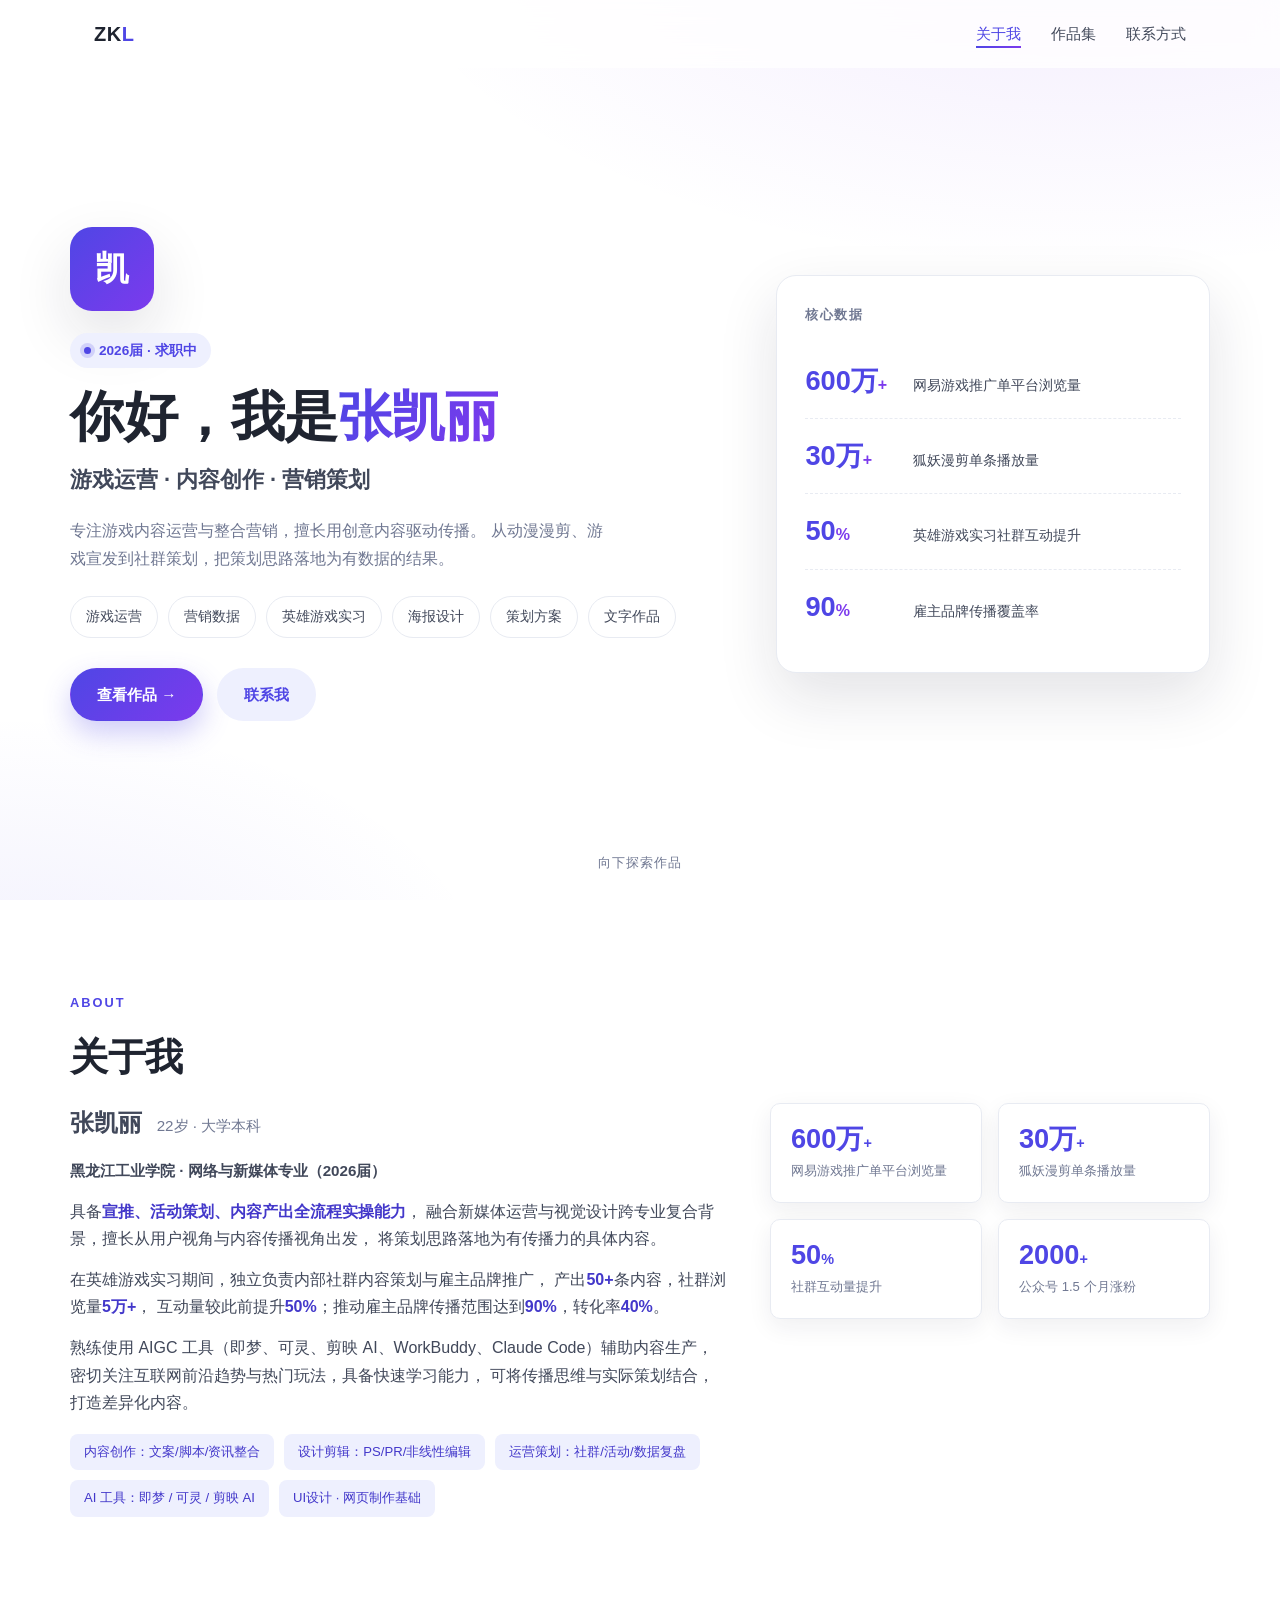
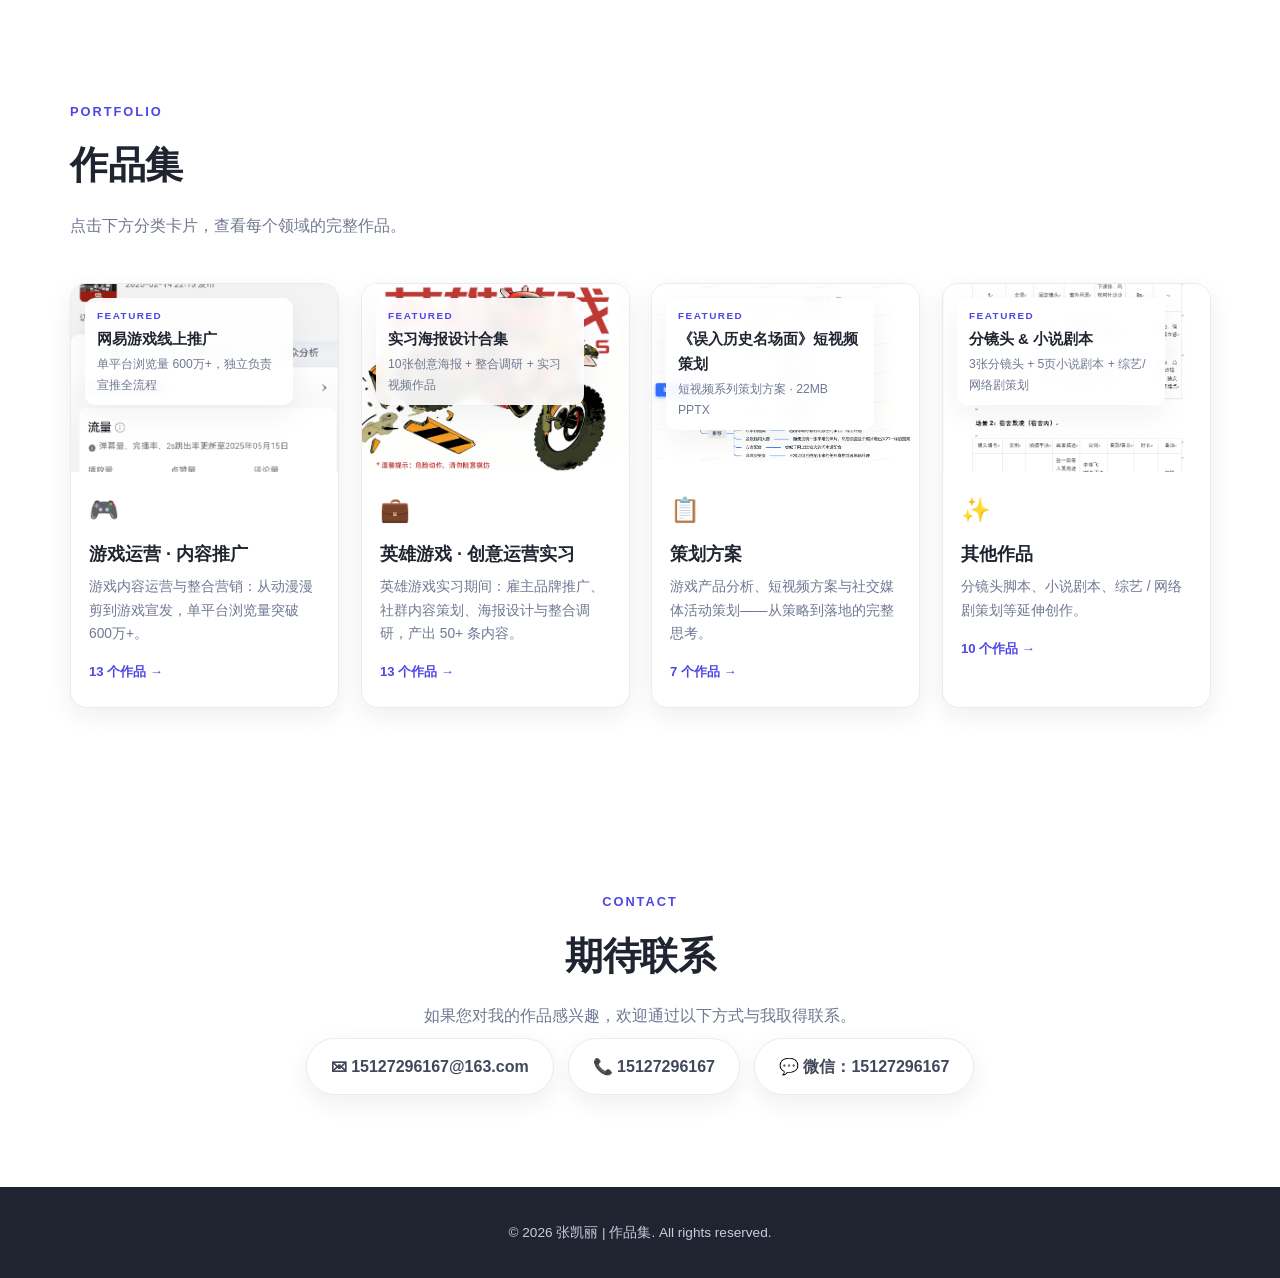
==== commit af5c557a: "update index.html" ====
--- a/index.html
+++ b/index.html
@@ -40,7 +40,7 @@
         <a class="hero-tag" href="category.html?type=internship">英雄游戏实习</a>
         <a class="hero-tag" href="category.html?type=internship&group=海报设计">海报设计</a>
         <a class="hero-tag" href="category.html?type=planning">策划方案</a>
-        <a class="hero-tag" href="category.html?type=others">其他创作</a>
+        <a class="hero-tag" href="category.html?type=others">文字作品</a>
       </div>
       <div class="hero-cta">
         <a class="btn btn-primary" href="#works">查看作品 &rarr;</a>
--- a/css/style.css
+++ b/css/style.css
@@ -1,383 +1,697 @@
-/* ========== Reset & Variables ========== */
+/* =========================================================
+   张凯丽 作品集 · 亮色专业版 (Bright / Professional)
+   配色：白/浅灰底 + 靛紫强调色，大留白，完整响应式
+   ========================================================= */
+
 :root {
-  --bg: #0a0a0f;
-  --bg-secondary: #12121a;
-  --bg-card: #1a1a28;
-  --text: #e0e0e0;
-  --text-secondary: #a0a0b0;
-  --accent: #6c5ce7;
-  --accent-light: #a78bfa;
-  --accent-glow: rgba(108,92,231,0.3);
-  --gold: #f0c060;
-  --gold-glow: rgba(240,192,96,0.25);
-  --border: #2a2a3a;
-  --radius: 12px;
-  --radius-lg: 20px;
-  --transition: 0.3s cubic-bezier(0.4,0,0.2,1);
-  --font-cn: "PingFang SC","Microsoft YaHei","Noto Sans SC",sans-serif;
-  --font-display: "PingFang SC","Microsoft YaHei","Noto Serif SC",serif;
-  --max-width: 1280px;
-}
-
-*, *::before, *::after { box-sizing: border-box; margin: 0; padding: 0; }
-
-html { scroll-behavior: smooth; font-size: 16px; }
+  --bg: #ffffff;
+  --bg-alt: #f6f7fb;
+  --surface: #ffffff;
+  --text: #1f2430;
+  --text-soft: #41485a;
+  --muted: #707892;
+  --text-secondary: #707892;
+  --border: #e8ebf2;
+  --border-soft: #f0f2f7;
+  --accent: #4f46e5;
+  --accent-2: #7c3aed;
+  --accent-soft: #eef0fe;
+  --accent-deep: #4338ca;
+  --radius: 16px;
+  --radius-sm: 10px;
+  --shadow: 0 10px 30px rgba(23, 28, 51, 0.06);
+  --shadow-lg: 0 24px 60px rgba(23, 28, 51, 0.12);
+  --shadow-card: 0 8px 24px rgba(23, 28, 51, 0.07);
+  --maxw: 1140px;
+  --nav-h: 68px;
+  --font: -apple-system, BlinkMacSystemFont, "Segoe UI", "PingFang SC",
+    "Hiragino Sans GB", "Microsoft YaHei", "Noto Sans SC", sans-serif;
+}
+
+* { margin: 0; padding: 0; box-sizing: border-box; }
+
+html { scroll-behavior: smooth; }
 
 body {
-  font-family: var(--font-cn);
+  font-family: var(--font);
   background: var(--bg);
   color: var(--text);
   line-height: 1.7;
+  -webkit-font-smoothing: antialiased;
   overflow-x: hidden;
-  -webkit-font-smoothing: antialiased;
-}
-
-::-webkit-scrollbar { width: 6px; }
-::-webkit-scrollbar-track { background: var(--bg); }
-::-webkit-scrollbar-thumb { background: var(--border); border-radius: 3px; }
-::-webkit-scrollbar-thumb:hover { background: var(--accent); }
-
-a { color: var(--accent-light); text-decoration: none; transition: var(--transition); }
-a:hover { color: var(--gold); }
-
-img { max-width: 100%; height: auto; display: block; }
-
-/* ========== Navigation ========== */
+}
+
+a { color: inherit; text-decoration: none; }
+img, video { max-width: 100%; display: block; }
+ul { list-style: none; }
+
+/* ===================== Navigation ===================== */
 .nav {
-  position: fixed; top: 0; left: 0; right: 0; z-index: 1000;
-  background: rgba(10,10,15,0.85); backdrop-filter: blur(20px);
-  border-bottom: 1px solid var(--border);
-  transition: var(--transition);
-}
+  position: fixed;
+  top: 0; left: 0; right: 0;
+  height: var(--nav-h);
+  z-index: 100;
+  background: rgba(255, 255, 255, 0.78);
+  backdrop-filter: saturate(180%) blur(14px);
+  -webkit-backdrop-filter: saturate(180%) blur(14px);
+  border-bottom: 1px solid transparent;
+  transition: box-shadow .3s ease, border-color .3s ease;
+}
+.nav.scrolled { box-shadow: 0 6px 24px rgba(23, 28, 51, 0.08); border-color: var(--border-soft); }
 .nav-inner {
-  max-width: var(--max-width); margin: 0 auto;
-  padding: 0 24px; height: 64px;
-  display: flex; align-items: center; justify-content: space-between;
-}
-.nav-logo { font-size: 1.4rem; font-weight: 700; color: #fff; letter-spacing: 2px; }
-.nav-logo span { color: var(--accent-light); }
-.nav-links { display: flex; gap: 32px; list-style: none; }
-.nav-links a { color: var(--text-secondary); font-size: 0.9rem; font-weight: 500; letter-spacing: 1px; position: relative; }
+  max-width: var(--maxw);
+  height: 100%;
+  margin: 0 auto;
+  padding: 0 24px;
+  display: flex;
+  align-items: center;
+  justify-content: space-between;
+}
+.nav-logo {
+  font-weight: 800;
+  font-size: 1.25rem;
+  letter-spacing: .5px;
+  color: var(--text);
+}
+.nav-logo span { color: var(--accent); }
+.nav-links { display: flex; gap: 30px; }
+.nav-links a {
+  font-size: .95rem;
+  font-weight: 500;
+  color: var(--text-soft);
+  position: relative;
+  padding: 6px 0;
+  transition: color .25s ease;
+}
 .nav-links a::after {
-  content: ''; position: absolute; bottom: -4px; left: 0; width: 0; height: 2px;
-  background: var(--accent-light); transition: width var(--transition);
-}
-.nav-links a:hover { color: #fff; }
-.nav-links a:hover::after { width: 100%; }
-.nav-toggle { display: none; background: none; border: none; color: #fff; font-size: 1.5rem; cursor: pointer; }
-
-/* ========== Hero ========== */
+  content: "";
+  position: absolute;
+  left: 0; bottom: 0;
+  width: 0; height: 2px;
+  background: linear-gradient(90deg, var(--accent), var(--accent-2));
+  transition: width .3s ease;
+}
+.nav-links a:hover, .nav-links a.active { color: var(--accent); }
+.nav-links a.active::after, .nav-links a:hover::after { width: 100%; }
+.nav-toggle {
+  display: none;
+  flex-direction: column;
+  gap: 5px;
+  background: none;
+  border: none;
+  cursor: pointer;
+  padding: 8px;
+}
+.nav-toggle span {
+  width: 24px; height: 2px;
+  background: var(--text);
+  border-radius: 2px;
+  transition: .3s;
+}
+
+/* ===================== Hero ===================== */
 .hero {
-  min-height: 100vh; display: flex; align-items: center; justify-content: center;
-  position: relative; overflow: hidden; padding: 120px 24px 80px;
-}
-.hero-bg {
-  position: absolute; top: 0; left: 0; right: 0; bottom: 0;
-  background: radial-gradient(ellipse at 30% 20%, var(--accent-glow) 0%, transparent 60%),
-              radial-gradient(ellipse at 70% 60%, var(--gold-glow) 0%, transparent 50%),
-              radial-gradient(ellipse at 50% 80%, rgba(108,92,231,0.08) 0%, transparent 40%);
-}
-.hero-particles { position: absolute; top: 0; left: 0; right: 0; bottom: 0; overflow: hidden; }
-.hero-particle {
-  position: absolute; width: 2px; height: 2px; background: var(--accent-light);
-  border-radius: 50%; animation: float 8s infinite ease-in-out; opacity: 0.4;
-}
-@keyframes float {
-  0%,100% { transform: translateY(0) translateX(0); }
-  25% { transform: translateY(-60px) translateX(20px); }
-  50% { transform: translateY(-20px) translateX(-20px); }
-  75% { transform: translateY(-80px) translateX(10px); }
-}
-.hero-content { position: relative; z-index: 1; text-align: center; max-width: 800px; }
+  position: relative;
+  min-height: 100vh;
+  display: flex;
+  align-items: center;
+  padding: calc(var(--nav-h) + 40px) 24px 60px;
+  background:
+    radial-gradient(1200px 600px at 85% -10%, rgba(124, 58, 237, 0.10), transparent 60%),
+    radial-gradient(900px 500px at 0% 110%, rgba(79, 70, 229, 0.08), transparent 55%),
+    var(--bg);
+}
+.hero-inner {
+  max-width: var(--maxw);
+  margin: 0 auto;
+  width: 100%;
+  display: grid;
+  grid-template-columns: 1.35fr 0.9fr;
+  gap: 56px;
+  align-items: center;
+}
 .hero-avatar {
-  width: 120px; height: 120px; border-radius: 50%; margin: 0 auto 32px;
-  background: linear-gradient(135deg, var(--accent), var(--accent-light));
-  display: flex; align-items: center; justify-content: center; font-size: 3rem;
-  box-shadow: 0 0 60px var(--accent-glow);
-}
-.hero h1 { font-size: clamp(2.4rem, 5vw, 3.8rem); font-weight: 800; color: #fff; letter-spacing: 4px; margin-bottom: 16px; }
-.hero h1 .highlight { background: linear-gradient(135deg, var(--accent-light), var(--gold)); -webkit-background-clip: text; -webkit-text-fill-color: transparent; }
-.hero .subtitle { font-size: 1.15rem; color: var(--text-secondary); letter-spacing: 6px; margin-bottom: 12px; font-weight: 300; }
-.hero .tagline { font-size: 1rem; color: var(--text-secondary); max-width: 560px; margin: 0 auto 40px; line-height: 1.8; }
-.hero-tags { display: flex; flex-wrap: wrap; gap: 12px; justify-content: center; margin-bottom: 48px; }
+  width: 84px; height: 84px;
+  border-radius: 22px;
+  background: linear-gradient(135deg, var(--accent), var(--accent-2));
+  color: #fff;
+  font-size: 2.1rem;
+  font-weight: 800;
+  display: flex; align-items: center; justify-content: center;
+  box-shadow: var(--shadow-lg);
+  margin-bottom: 22px;
+}
+.hero-eyebrow {
+  display: inline-flex;
+  align-items: center;
+  gap: 8px;
+  font-size: .85rem;
+  font-weight: 600;
+  color: var(--accent);
+  background: var(--accent-soft);
+  padding: 6px 14px;
+  border-radius: 999px;
+  margin-bottom: 18px;
+}
+.hero-eyebrow .dot {
+  width: 7px; height: 7px; border-radius: 50%;
+  background: var(--accent);
+  box-shadow: 0 0 0 4px rgba(79, 70, 229, .18);
+}
+.hero-content h1 {
+  font-size: clamp(2.2rem, 5vw, 3.4rem);
+  line-height: 1.15;
+  font-weight: 800;
+  letter-spacing: -0.5px;
+  margin-bottom: 14px;
+}
+.hero-content .highlight {
+  background: linear-gradient(120deg, var(--accent), var(--accent-2));
+  -webkit-background-clip: text;
+  background-clip: text;
+  color: transparent;
+}
+.subtitle {
+  font-size: clamp(1.05rem, 2.2vw, 1.35rem);
+  font-weight: 600;
+  color: var(--text-soft);
+  margin-bottom: 18px;
+}
+.tagline {
+  font-size: 1.02rem;
+  color: var(--muted);
+  max-width: 540px;
+  margin-bottom: 24px;
+}
+.hero-tags { display: flex; flex-wrap: wrap; gap: 10px; margin-bottom: 30px; }
 .hero-tag {
-  display: inline-block;
-  padding: 8px 20px; border-radius: 100px; font-size: 0.85rem; letter-spacing: 1px;
-  background: var(--bg-card); border: 1px solid var(--border); color: var(--text-secondary);
-  transition: var(--transition); text-decoration: none;
-  -webkit-tap-highlight-color: transparent; outline: none;
-}
-.hero-tag:active {
-  background: var(--accent); color: #fff; border-color: var(--accent);
-  transform: scale(0.96);
-}
-.hero-tag:hover { border-color: var(--accent); color: var(--accent-light); transform: translateY(-2px); }
+  font-size: .85rem;
+  padding: 8px 15px;
+  border-radius: 999px;
+  background: var(--surface);
+  border: 1px solid var(--border);
+  color: var(--text-soft);
+  font-weight: 500;
+  transition: .25s;
+}
+.hero-tag:hover {
+  border-color: var(--accent);
+  color: var(--accent);
+  transform: translateY(-2px);
+  box-shadow: var(--shadow-card);
+}
+.hero-cta { display: flex; flex-wrap: wrap; gap: 14px; }
+.btn {
+  display: inline-flex;
+  align-items: center;
+  justify-content: center;
+  gap: 8px;
+  padding: 13px 26px;
+  border-radius: 999px;
+  font-weight: 600;
+  font-size: .95rem;
+  cursor: pointer;
+  transition: .28s ease;
+  border: 1px solid transparent;
+}
+.btn-primary {
+  color: #fff;
+  background: linear-gradient(135deg, var(--accent), var(--accent-2));
+  box-shadow: 0 12px 28px rgba(79, 70, 229, .28);
+}
+.btn-primary:hover {
+  transform: translateY(-3px);
+  box-shadow: 0 18px 38px rgba(79, 70, 229, .36);
+}
+.btn-ghost {
+  color: var(--accent);
+  background: var(--accent-soft);
+}
+.btn-ghost:hover { transform: translateY(-3px); background: #e4e7fe; }
+
+.hero-card {
+  background: var(--surface);
+  border: 1px solid var(--border);
+  border-radius: 20px;
+  padding: 28px;
+  box-shadow: var(--shadow-lg);
+}
+.hero-card-label {
+  font-size: .8rem;
+  font-weight: 700;
+  letter-spacing: 1.5px;
+  text-transform: uppercase;
+  color: var(--muted);
+  margin-bottom: 18px;
+}
+.hero-card-row {
+  display: flex;
+  align-items: baseline;
+  gap: 16px;
+  padding: 14px 0;
+  border-bottom: 1px dashed var(--border);
+}
+.hero-card-row:last-child { border-bottom: none; }
+.hero-card-num {
+  font-size: 1.7rem;
+  font-weight: 800;
+  color: var(--accent);
+  min-width: 92px;
+}
+.hero-card-num span { font-size: 1rem; color: var(--accent-2); }
+.hero-card-text { font-size: .9rem; color: var(--text-soft); }
+
 .hero-scroll {
-  position: absolute; bottom: 40px; left: 50%; transform: translateX(-50%);
-  color: var(--text-secondary); font-size: 0.8rem; letter-spacing: 2px;
-  display: flex; flex-direction: column; align-items: center; gap: 8px; animation: bounce 2s infinite;
-}
-.hero-scroll::after { content: ''; width: 1px; height: 40px; background: var(--border); }
-@keyframes bounce { 0%,100% { transform: translateX(-50%) translateY(0); } 50% { transform: translateX(-50%) translateY(-10px); } }
-
-/* ========== Section Common ========== */
-.section { padding: 100px 24px; }
-.section-inner { max-width: var(--max-width); margin: 0 auto; }
-.section-label { font-size: 0.8rem; letter-spacing: 4px; color: var(--accent-light); text-transform: uppercase; margin-bottom: 8px; }
-.section-title { font-size: clamp(1.8rem, 3.5vw, 2.6rem); font-weight: 700; color: #fff; margin-bottom: 16px; letter-spacing: 2px; }
-.section-desc { color: var(--text-secondary); font-size: 1rem; max-width: 600px; margin-bottom: 56px; line-height: 1.8; }
-
-/* ========== Filter ========== */
-.filter-bar { display: flex; flex-wrap: wrap; gap: 10px; margin-bottom: 48px; }
-.filter-btn {
-  padding: 10px 24px; border-radius: 100px; font-size: 0.85rem;
-  background: transparent; border: 1px solid var(--border); color: var(--text-secondary);
-  cursor: pointer; transition: var(--transition); letter-spacing: 1px; font-family: var(--font-cn);
-}
-.filter-btn:hover, .filter-btn.active {
-  border-color: var(--accent); color: #fff; background: var(--accent);
-  box-shadow: 0 4px 20px var(--accent-glow);
-}
-
-/* ========== Portfolio Grid ========== */
-.portfolio-grid { display: grid; grid-template-columns: repeat(auto-fill, minmax(360px, 1fr)); gap: 24px; }
-.portfolio-card {
-  background: var(--bg-card); border: 1px solid var(--border); border-radius: var(--radius-lg);
-  overflow: hidden; cursor: pointer; transition: var(--transition); position: relative;
-}
-.portfolio-card:hover { border-color: var(--accent); transform: translateY(-6px); box-shadow: 0 20px 60px rgba(0,0,0,0.4); }
-.card-thumb { width: 100%; height: 220px; object-fit: cover; background: var(--bg-secondary); }
-.card-thumb-placeholder {
-  width: 100%; height: 220px; display: flex; align-items: center; justify-content: center;
-  background: linear-gradient(135deg, var(--bg-card), var(--bg-secondary));
-  font-size: 3rem; color: var(--border);
-}
-.card-body { padding: 20px 24px 24px; }
-.card-category { font-size: 0.75rem; letter-spacing: 2px; color: var(--accent-light); margin-bottom: 6px; text-transform: uppercase; }
-.card-title { font-size: 1.1rem; font-weight: 600; color: #fff; margin-bottom: 8px; }
-.card-desc { font-size: 0.85rem; color: var(--text-secondary); line-height: 1.6; display: -webkit-box; -webkit-line-clamp: 2; -webkit-box-orient: vertical; overflow: hidden; }
-.card-badge {
-  position: absolute; top: 16px; right: 16px; padding: 4px 12px; border-radius: 100px;
-  font-size: 0.7rem; letter-spacing: 1px; background: rgba(0,0,0,0.7); color: var(--gold);
-  backdrop-filter: blur(10px);
-}
-
-/* ========== Video Section ========== */
-.video-showcase { display: grid; grid-template-columns: repeat(auto-fill, minmax(400px, 1fr)); gap: 32px; }
-.video-card {
-  background: var(--bg-card); border: 1px solid var(--border); border-radius: var(--radius-lg);
-  overflow: hidden; transition: var(--transition);
-}
-.video-card:hover { border-color: var(--accent); }
-.video-card video { width: 100%; display: block; background: #000; border-radius: var(--radius-lg) var(--radius-lg) 0 0; }
-.video-info { padding: 20px 24px; }
-.video-info h3 { font-size: 1.05rem; font-weight: 600; color: #fff; margin-bottom: 6px; }
-.video-info p { font-size: 0.85rem; color: var(--text-secondary); }
-
-/* ========== Lightbox / Modal ========== */
-.modal-overlay {
-  position: fixed; top: 0; left: 0; right: 0; bottom: 0; z-index: 9999;
-  background: rgba(0,0,0,0.92); backdrop-filter: blur(8px);
-  display: flex; align-items: center; justify-content: center;
-  opacity: 0; pointer-events: none; transition: opacity var(--transition);
-}
-.modal-overlay.active { opacity: 1; pointer-events: auto; }
-.modal-content {
-  position: relative; max-width: 90vw; max-height: 90vh;
-  background: var(--bg-card); border: 1px solid var(--border); border-radius: var(--radius-lg);
-  overflow: hidden; display: flex; flex-direction: column;
-}
-.modal-content img, .modal-content video { max-width: 90vw; max-height: 75vh; object-fit: contain; }
-.modal-info { padding: 20px 28px; }
-.modal-info h3 { font-size: 1.2rem; color: #fff; margin-bottom: 6px; }
-.modal-info p { font-size: 0.9rem; color: var(--text-secondary); }
-.modal-close {
-  position: absolute; top: 12px; right: 16px; width: 40px; height: 40px;
-  border-radius: 50%; background: rgba(0,0,0,0.6); border: none; color: #fff;
-  font-size: 1.3rem; cursor: pointer; display: flex; align-items: center; justify-content: center;
-  transition: var(--transition); z-index: 10;
-}
-.modal-close:hover { background: var(--accent); }
-.modal-nav {
-  position: absolute; top: 50%; transform: translateY(-50%); width: 48px; height: 48px;
-  border-radius: 50%; background: rgba(0,0,0,0.6); border: none; color: #fff;
-  font-size: 1.5rem; cursor: pointer; display: flex; align-items: center; justify-content: center;
-  transition: var(--transition);
-}
-.modal-nav:hover { background: var(--accent); }
-.modal-prev { left: 16px; }
-.modal-next { right: 16px; }
-
-/* ========== Document Cards ========== */
-.doc-grid { display: grid; grid-template-columns: repeat(auto-fill, minmax(280px, 1fr)); gap: 20px; }
-.doc-card {
-  background: var(--bg-card); border: 1px solid var(--border); border-radius: var(--radius);
-  padding: 28px; transition: var(--transition); cursor: pointer; text-align: center;
-}
-.doc-card:hover { border-color: var(--accent); transform: translateY(-4px); box-shadow: 0 12px 40px rgba(0,0,0,0.3); }
-.doc-icon { font-size: 2.8rem; margin-bottom: 16px; }
-.doc-card h3 { font-size: 1rem; color: #fff; margin-bottom: 6px; }
-.doc-card p { font-size: 0.8rem; color: var(--text-secondary); }
-.doc-type { display: inline-block; padding: 3px 12px; border-radius: 100px; font-size: 0.7rem; letter-spacing: 1px; background: rgba(108,92,231,0.15); color: var(--accent-light); margin-top: 12px; }
-
-/* ========== Image Gallery ========== */
-.gallery { display: grid; grid-template-columns: repeat(auto-fill, minmax(240px, 1fr)); gap: 16px; }
-.gallery-item {
-  border-radius: var(--radius); overflow: hidden; cursor: pointer; position: relative;
-  aspect-ratio: 4/3; background: var(--bg-card); border: 1px solid var(--border);
-  transition: var(--transition);
-}
-.gallery-item:hover { border-color: var(--accent); transform: scale(1.03); z-index: 2; }
-.gallery-item img { width: 100%; height: 100%; object-fit: cover; }
-
-/* ========== Video Large Placeholder ========== */
-.video-placeholder {
-  background: linear-gradient(135deg, #1a1a2e, #16213e); border: 1px solid var(--border);
-  border-radius: var(--radius); padding: 40px 24px; text-align: center;
-  display: flex; flex-direction: column; align-items: center; gap: 16px;
-}
-.video-placeholder .play-icon {
-  width: 64px; height: 64px; border-radius: 50%; background: var(--accent);
-  display: flex; align-items: center; justify-content: center; font-size: 1.5rem;
-  box-shadow: 0 0 30px var(--accent-glow);
-}
-.video-placeholder h3 { color: #fff; font-size: 1rem; }
-.video-placeholder p { color: var(--text-secondary); font-size: 0.85rem; }
-.video-placeholder .size-tag {
-  padding: 4px 14px; border-radius: 100px; font-size: 0.75rem;
-  background: rgba(240,192,96,0.15); color: var(--gold);
-}
-
-/* ========== About ========== */
-.about-grid { display: grid; grid-template-columns: 1fr 1fr; gap: 60px; align-items: center; }
-.about-text p { color: var(--text-secondary); margin-bottom: 20px; font-size: 0.95rem; line-height: 1.9; }
-.about-text .highlight-text { color: var(--accent-light); font-weight: 500; }
-.skill-tags { display: flex; flex-wrap: wrap; gap: 10px; margin-top: 24px; }
+  position: absolute;
+  bottom: 26px; left: 50%;
+  transform: translateX(-50%);
+  font-size: .8rem;
+  color: var(--muted);
+  letter-spacing: 1px;
+  animation: bob 2.2s ease-in-out infinite;
+}
+@keyframes bob { 0%,100% { transform: translate(-50%, 0); } 50% { transform: translate(-50%, 8px); } }
+
+/* ===================== Sections ===================== */
+.section { padding: 92px 24px; }
+.section-alt { background: var(--bg-alt); }
+.section-inner { max-width: var(--maxw); margin: 0 auto; }
+.section-label {
+  font-size: .8rem;
+  font-weight: 700;
+  letter-spacing: 2px;
+  text-transform: uppercase;
+  color: var(--accent);
+  margin-bottom: 10px;
+}
+.section-title {
+  font-size: clamp(1.7rem, 3.6vw, 2.4rem);
+  font-weight: 800;
+  letter-spacing: -0.5px;
+  margin-bottom: 14px;
+}
+.section-desc {
+  color: var(--muted);
+  max-width: 620px;
+  margin-bottom: 44px;
+}
+
+/* ===================== About ===================== */
+.about-grid {
+  display: grid;
+  grid-template-columns: 1.5fr 1fr;
+  gap: 40px;
+  align-items: start;
+}
+.about-name {
+  font-size: 1.5rem;
+  font-weight: 800;
+  margin-bottom: 4px;
+}
+.about-name span {
+  font-size: .95rem;
+  font-weight: 500;
+  color: var(--muted);
+  margin-left: 8px;
+}
+.about-school {
+  color: var(--accent);
+  font-weight: 600;
+  font-size: .95rem;
+  margin-bottom: 18px;
+}
+.about-text p { color: var(--text-soft); margin-bottom: 14px; }
+.highlight-text {
+  color: var(--accent-deep);
+  font-weight: 700;
+}
+.skill-tags { display: flex; flex-wrap: wrap; gap: 10px; margin-top: 18px; }
 .skill-tag {
-  padding: 8px 18px; border-radius: 6px; font-size: 0.8rem; letter-spacing: 1px;
-  background: rgba(108,92,231,0.1); border: 1px solid rgba(108,92,231,0.25); color: var(--accent-light);
-}
-.about-stats { display: grid; grid-template-columns: 1fr 1fr; gap: 20px; }
+  font-size: .82rem;
+  padding: 7px 14px;
+  background: var(--accent-soft);
+  color: var(--accent-deep);
+  border-radius: 8px;
+  font-weight: 500;
+}
+.about-stats { display: grid; grid-template-columns: 1fr 1fr; gap: 16px; }
 .stat-card {
-  background: var(--bg-card); border: 1px solid var(--border); border-radius: var(--radius);
-  padding: 32px 24px; text-align: center; transition: var(--transition);
-}
-.stat-card:hover { border-color: var(--accent); }
-.stat-number { font-size: 2.4rem; font-weight: 800; color: #fff; background: linear-gradient(135deg, var(--accent-light), var(--gold)); -webkit-background-clip: text; -webkit-text-fill-color: transparent; }
-.stat-label { font-size: 0.8rem; color: var(--text-secondary); margin-top: 4px; letter-spacing: 1px; }
-
-/* ========== Category Cards (Main Page) ========== */
+  background: var(--surface);
+  border: 1px solid var(--border);
+  border-radius: var(--radius-sm);
+  padding: 20px;
+  box-shadow: var(--shadow-card);
+  transition: .3s;
+}
+.stat-card:hover { transform: translateY(-4px); border-color: var(--accent); }
+.stat-number {
+  font-size: 1.7rem;
+  font-weight: 800;
+  color: var(--accent);
+  line-height: 1.1;
+  margin-bottom: 6px;
+}
+.stat-label { font-size: .82rem; color: var(--muted); }
+
+/* ===================== Category Grid ===================== */
 .category-grid {
   display: grid;
-  grid-template-columns: repeat(3, 1fr);
-  gap: 24px;
+  grid-template-columns: repeat(4, 1fr);
+  gap: 22px;
 }
 .category-card {
-  background: var(--bg-card); border: 1px solid var(--border); border-radius: var(--radius-lg);
-  overflow: hidden; cursor: pointer; transition: var(--transition); position: relative;
-  display: flex; flex-direction: column; text-decoration: none; color: inherit;
+  position: relative;
+  display: flex;
+  flex-direction: column;
+  background: var(--surface);
+  border: 1px solid var(--border);
+  border-radius: var(--radius);
+  overflow: hidden;
+  box-shadow: var(--shadow-card);
+  transition: transform .32s ease, box-shadow .32s ease, border-color .32s ease;
 }
 .category-card:hover {
-  border-color: var(--accent); transform: translateY(-6px);
-  box-shadow: 0 20px 60px rgba(0,0,0,0.4);
+  transform: translateY(-8px);
+  box-shadow: var(--shadow-lg);
+  border-color: rgba(79, 70, 229, .4);
 }
 .category-card-thumb {
-  width: 100%; height: 200px; object-fit: cover; background: var(--bg-secondary);
+  width: 100%;
+  height: 188px;
+  object-fit: cover;
+  background: var(--accent-soft);
 }
 .category-card-thumb.placeholder {
-  display: flex; align-items: center; justify-content: center;
-  font-size: 4rem; background: linear-gradient(135deg, rgba(108,92,231,0.15), rgba(240,192,96,0.08));
-}
-.category-card-thumb video {
-  width: 100%; height: 100%; object-fit: cover; pointer-events: none;
-}
-.category-card-body { padding: 24px; flex: 1; display: flex; flex-direction: column; }
-.category-card-body .cat-icon { font-size: 1.5rem; margin-bottom: 8px; }
-.category-card-body h3 { font-size: 1.15rem; font-weight: 700; color: #fff; margin-bottom: 6px; }
-.category-card-body p { font-size: 0.85rem; color: var(--text-secondary); line-height: 1.6; flex: 1; }
-.category-card-body .cat-count {
-  display: inline-block; margin-top: 12px; font-size: 0.75rem; letter-spacing: 1px;
-  color: var(--accent-light);
+  display: flex;
+  align-items: center;
+  justify-content: center;
+  font-size: 2.6rem;
+  background: linear-gradient(135deg, var(--accent-soft), #f3e8ff);
+  color: var(--accent);
 }
 .category-card-featured {
-  margin-top: 12px; padding: 12px 16px; background: rgba(108,92,231,0.08);
-  border-radius: var(--radius); border-left: 2px solid var(--accent);
-}
-.category-card-featured .feat-label { font-size: 0.7rem; letter-spacing: 1px; color: var(--accent-light); }
-.category-card-featured .feat-title { font-size: 0.85rem; color: #fff; margin-top: 2px; }
-.category-card-featured .feat-desc { font-size: 0.75rem; color: var(--text-secondary); margin-top: 2px; }
-
-/* ========== Category Sub-Page ========== */
+  position: absolute;
+  left: 14px; top: 14px;
+  background: rgba(255, 255, 255, .92);
+  backdrop-filter: blur(6px);
+  border-radius: 10px;
+  padding: 10px 12px;
+  box-shadow: var(--shadow);
+  max-width: 78%;
+}
+.feat-label {
+  font-size: .62rem;
+  letter-spacing: 1.5px;
+  font-weight: 700;
+  color: var(--accent);
+}
+.feat-title { font-weight: 700; font-size: .92rem; margin: 2px 0; }
+.feat-desc { font-size: .76rem; color: var(--muted); }
+.category-card-body { padding: 18px 18px 22px; }
+.cat-icon { font-size: 1.5rem; margin-bottom: 8px; }
+.category-card-body h3 { font-size: 1.12rem; font-weight: 700; margin-bottom: 6px; }
+.category-card-body p { font-size: .86rem; color: var(--muted); margin-bottom: 12px; }
+.cat-count {
+  font-size: .82rem;
+  font-weight: 600;
+  color: var(--accent);
+}
+
+/* ===================== Contact ===================== */
+.contact { text-align: center; }
+.contact .section-desc { margin-left: auto; margin-right: auto; }
+.contact-links {
+  display: flex;
+  flex-wrap: wrap;
+  gap: 14px;
+  justify-content: center;
+  margin-top: 8px;
+}
+.contact-link {
+  display: inline-flex;
+  align-items: center;
+  gap: 10px;
+  padding: 14px 24px;
+  background: var(--surface);
+  border: 1px solid var(--border);
+  border-radius: 999px;
+  font-weight: 600;
+  color: var(--text-soft);
+  box-shadow: var(--shadow-card);
+  transition: .28s;
+}
+.contact-link:hover {
+  transform: translateY(-3px);
+  border-color: var(--accent);
+  color: var(--accent);
+  box-shadow: var(--shadow-lg);
+}
+
+/* ===================== Footer ===================== */
+.footer {
+  background: var(--text);
+  color: #c9cde0;
+  text-align: center;
+  padding: 34px 24px;
+  font-size: .85rem;
+}
+
+/* ===================== Back to top ===================== */
+.to-top {
+  position: fixed;
+  right: 26px; bottom: 26px;
+  width: 46px; height: 46px;
+  border-radius: 50%;
+  border: none;
+  background: linear-gradient(135deg, var(--accent), var(--accent-2));
+  color: #fff;
+  font-size: 1.3rem;
+  cursor: pointer;
+  box-shadow: var(--shadow-lg);
+  opacity: 0;
+  visibility: hidden;
+  transform: translateY(16px);
+  transition: .35s;
+  z-index: 90;
+}
+.to-top.show { opacity: 1; visibility: visible; transform: translateY(0); }
+.to-top:hover { transform: translateY(-3px); }
+
+/* ===================== Modal (Lightbox) ===================== */
+.modal-overlay {
+  position: fixed;
+  inset: 0;
+  background: rgba(15, 18, 30, .82);
+  backdrop-filter: blur(6px);
+  display: none;
+  align-items: center;
+  justify-content: center;
+  z-index: 200;
+  padding: 24px;
+}
+.modal-overlay.open { display: flex; }
+.modal-content {
+  position: relative;
+  max-width: 960px;
+  width: 100%;
+  background: var(--surface);
+  border-radius: var(--radius);
+  overflow: hidden;
+  box-shadow: var(--shadow-lg);
+}
+.modal-content img, .modal-content video { width: 100%; max-height: 78vh; object-fit: contain; background: #0f1222; }
+.modal-close {
+  position: absolute; top: 12px; right: 12px;
+  width: 38px; height: 38px;
+  border-radius: 50%;
+  border: none;
+  background: rgba(0,0,0,.5);
+  color: #fff;
+  font-size: 1.4rem;
+  cursor: pointer;
+  z-index: 5;
+}
+.modal-nav {
+  position: absolute; top: 50%;
+  transform: translateY(-50%);
+  width: 42px; height: 42px;
+  border-radius: 50%;
+  border: none;
+  background: rgba(0,0,0,.45);
+  color: #fff;
+  font-size: 1.2rem;
+  cursor: pointer;
+}
+.modal-prev { left: 14px; }
+.modal-next { right: 14px; }
+.modal-info { padding: 16px 22px 20px; }
+.modal-info h3 { font-size: 1.1rem; margin-bottom: 4px; }
+.modal-info p { font-size: .88rem; color: var(--muted); }
+
+/* ===================== Reveal animations ===================== */
+.reveal, .reveal-up {
+  opacity: 0;
+  transform: translateY(26px);
+  transition: opacity .7s cubic-bezier(.16, .84, .44, 1),
+              transform .7s cubic-bezier(.16, .84, .44, 1);
+  will-change: opacity, transform;
+}
+.reveal-up { transform: translateY(34px); }
+.reveal.in, .reveal-up.in,
+.reveal.visible, .reveal-up.visible { opacity: 1; transform: none; }
+
+@media (prefers-reduced-motion: reduce) {
+  .reveal, .reveal-up { opacity: 1 !important; transform: none !important; transition: none; }
+  .hero-scroll { animation: none; }
+  html { scroll-behavior: auto; }
+}
+
+/* ===================== Category Sub-Page (详情页) ===================== */
+/* 返回主页按钮 */
 .nav-back-btn {
-  display: inline-flex; align-items: center; gap: 6px;
-  padding: 8px 18px; border-radius: 100px;
-  border: 1px solid var(--accent); color: var(--accent-light);
-  font-size: 0.82rem; letter-spacing: 1px; text-decoration: none;
-  transition: var(--transition);
-  background: rgba(108,92,231,0.1);
-  -webkit-tap-highlight-color: transparent; outline: none;
-}
-.nav-back-btn:hover {
-  background: var(--accent); color: #fff;
-  box-shadow: 0 0 20px var(--accent-glow);
-}
-.nav-back-btn:active {
-  background: var(--accent); color: #fff;
-  transform: scale(0.95);
-}
-.nav-back-btn .back-arrow { font-size: 1rem; transition: var(--transition); }
-.nav-back-btn:hover .back-arrow { transform: translateX(-2px); }
-
-.back-btn {
-  display: inline-flex; align-items: center; gap: 8px;
-  padding: 12px 24px; border-radius: 100px;
-  border: 1px solid var(--accent); color: var(--accent-light);
-  font-size: 0.9rem; letter-spacing: 1px; text-decoration: none;
-  transition: var(--transition); margin-bottom: 32px;
-  background: rgba(108,92,231,0.08);
-}
-.back-btn:hover {
-  background: var(--accent); color: #fff;
-  box-shadow: 0 4px 20px var(--accent-glow);
-  transform: translateX(-4px);
-}
-.back-btn .back-arrow { font-size: 1.1rem; transition: var(--transition); }
-.back-btn:hover .back-arrow { transform: translateX(-3px); }
-
-.cat-header { margin-bottom: 48px; }
-.cat-header .cat-icon { font-size: 3rem; margin-bottom: 12px; }
-.cat-header h2 { font-size: clamp(1.8rem, 4vw, 2.6rem); font-weight: 700; color: #fff; letter-spacing: 2px; }
-.cat-header p { color: var(--text-secondary); font-size: 1rem; margin-top: 8px; line-height: 1.8; max-width: 600px; }
-
-.cat-group { margin-bottom: 48px; }
+  display: inline-flex;
+  align-items: center;
+  gap: 6px;
+  padding: 8px 18px;
+  border-radius: 999px;
+  border: 1px solid var(--accent);
+  color: var(--accent);
+  font-size: .85rem;
+  font-weight: 600;
+  background: var(--accent-soft);
+  cursor: pointer;
+  transition: .28s ease;
+}
+.nav-back-btn:hover { background: var(--accent); color: #fff; transform: translateX(-2px); box-shadow: 0 10px 24px rgba(79,70,229,.28); }
+.nav-back-btn .back-arrow { font-size: 1rem; transition: .25s ease; }
+.nav-back-btn:hover .back-arrow { transform: translateX(-3px); }
+
+/* 分类详情头部 */
+.cat-header { margin-bottom: 44px; }
+.cat-header .cat-icon { font-size: 2.6rem; margin-bottom: 12px; }
+.cat-header h2 { font-size: clamp(1.8rem, 4vw, 2.6rem); font-weight: 800; letter-spacing: -.5px; margin-bottom: 8px; }
+.cat-header p { color: var(--text-soft); font-size: 1rem; line-height: 1.8; max-width: 640px; }
+
+/* 分组 */
+.cat-group { margin-bottom: 44px; }
 .cat-group-label {
-  font-size: 0.85rem; letter-spacing: 3px; color: var(--accent-light);
-  padding-bottom: 12px; border-bottom: 1px solid var(--border); margin-bottom: 24px;
-}
-
+  font-size: .85rem;
+  letter-spacing: 2px;
+  color: var(--accent);
+  font-weight: 700;
+  padding-bottom: 12px;
+  border-bottom: 1px solid var(--border);
+  margin-bottom: 22px;
+}
+
+/* 作品卡片网格 */
 .cat-item-grid {
   display: grid;
-  grid-template-columns: repeat(auto-fill, minmax(320px, 1fr));
+  grid-template-columns: repeat(auto-fill, minmax(300px, 1fr));
   gap: 20px;
 }
 .cat-item-card {
-  background: var(--bg-card); border: 1px solid var(--border); border-radius: var(--radius);
-  overflow: hidden; cursor: pointer; transition: var(--transition);
-}
-.cat-item-card:hover { border-color: var(--accent); transform: translateY(-4px); }
+  background: var(--surface);
+  border: 1px solid var(--border);
+  border-radius: var(--radius);
+  overflow: hidden;
+  cursor: pointer;
+  transition: transform .3s ease, box-shadow .3s ease, border-color .3s ease;
+}
+.cat-item-card:hover { border-color: rgba(79,70,229,.4); transform: translateY(-4px); box-shadow: var(--shadow-lg); }
 .cat-item-thumb {
-  width: 100%; height: 200px; object-fit: cover; background: var(--bg-secondary);
+  width: 100%;
+  height: 200px;
+  object-fit: cover;
+  background: var(--bg-alt);
+  display: flex;
+  align-items: center;
+  justify-content: center;
+}
+.cat-item-thumb video { width: 100%; height: 100%; object-fit: cover; pointer-events: none; }
+.cat-item-thumb .thumb-icon { font-size: 3rem; opacity: .5; }
+.cat-item-info { padding: 16px 20px; }
+.cat-item-info h4 { font-size: .98rem; font-weight: 700; margin-bottom: 4px; }
+.cat-item-info p { font-size: .82rem; color: var(--muted); }
+
+/* 合集册（图集） */
+.cat-item-gallery { position: relative; }
+.gallery-badge {
+  position: absolute;
+  top: 12px; right: 12px;
+  padding: 5px 13px;
+  border-radius: 999px;
+  font-size: .75rem;
+  font-weight: 600;
+  letter-spacing: .5px;
+  background: var(--accent);
+  color: #fff;
+  box-shadow: 0 4px 14px rgba(79,70,229,.35);
+}
+
+/* 占位（大文件） */
+.cat-item-placeholder {
+  background: var(--bg-alt);
+  border: 1px solid var(--border);
+  border-radius: var(--radius);
+  padding: 34px 24px;
+  text-align: center;
+  display: flex;
+  flex-direction: column;
+  align-items: center;
+  gap: 12px;
+}
+.cat-item-placeholder .ph-icon {
+  width: 56px; height: 56px;
+  border-radius: 50%;
+  background: var(--accent-soft);
   display: flex; align-items: center; justify-content: center;
-}
-.cat-item-thumb video { width: 100%; height: 100%; object-fit: cover; pointer-events: none; }
-.cat-item-thumb .thumb-icon { font-size: 3rem; }
-.cat-item-info { padding: 16px 20px; }
-.cat-item-info h4 { font-size: 0.95rem; font-weight: 600; color: #fff; margin-bottom: 4px; }
-.cat-item-info p { font-size: 0.8rem; color: var(--text-secondary); }
-
-.cat-item-gallery { position: relative; }
-
-/* Gallery Grid View (in modal) */
+  font-size: 1.4rem;
+}
+.cat-item-placeholder h4 { font-size: .98rem; font-weight: 700; }
+.cat-item-placeholder p { font-size: .82rem; color: var(--muted); }
+.cat-item-placeholder .size-tag {
+  padding: 4px 14px; border-radius: 999px; font-size: .75rem; font-weight: 600;
+  background: #fff4e6; color: #b25e09;
+}
+
+/* 文档下载卡片 */
+.cat-doc-grid {
+  display: grid;
+  grid-template-columns: repeat(auto-fill, minmax(260px, 1fr));
+  gap: 16px;
+}
+.cat-doc-card {
+  background: var(--surface);
+  border: 1px solid var(--border);
+  border-radius: var(--radius);
+  padding: 26px;
+  transition: .3s ease;
+  text-decoration: none;
+  color: inherit;
+  display: flex;
+  flex-direction: column;
+  align-items: center;
+  text-align: center;
+  gap: 8px;
+}
+.cat-doc-card:hover { border-color: rgba(79,70,229,.4); transform: translateY(-4px); box-shadow: var(--shadow-lg); }
+.cat-doc-card .doc-icon { font-size: 2.4rem; }
+.cat-doc-card h4 { font-size: .92rem; font-weight: 700; }
+.cat-doc-card p { font-size: .8rem; color: var(--muted); }
+.cat-doc-card .doc-type {
+  display: inline-block;
+  padding: 3px 12px;
+  border-radius: 999px;
+  font-size: .7rem;
+  font-weight: 600;
+  letter-spacing: 1px;
+  background: var(--accent-soft);
+  color: var(--accent-deep);
+  margin-top: 4px;
+}
+
+/* 弹窗内合集网格视图 */
 .gallery-grid-view {
   display: flex;
   flex-wrap: wrap;
@@ -388,132 +702,60 @@
   max-width: 85vw;
   align-items: flex-start;
 }
-.gallery-grid-cell {
-  width: calc(33.333% - 8px);
-  display: flex;
-  flex-direction: column;
-  gap: 12px;
-  border-radius: var(--radius);
-}
-.gallery-grid-item {
-  border-radius: var(--radius);
-  overflow: hidden;
-  background: var(--bg-secondary);
-  border: 1px solid var(--border);
-}
-.gallery-grid-item.single { flex: 1; }
-.gallery-grid-item.pair { flex: 1; }
-.gallery-grid-item img {
-  width: 100%;
-  height: 100%;
-  display: block;
-  object-fit: contain;
-  min-height: 120px;
-}
-
-.gallery-badge {
-  position: absolute; top: 12px; right: 12px;
-  padding: 5px 14px; border-radius: 100px;
-  font-size: 0.75rem; letter-spacing: 1px;
-  background: var(--accent); color: #fff;
-  box-shadow: 0 2px 12px var(--accent-glow);
-}
-
-/* Video lazy load placeholder */
-.video-thumb {
-  background: linear-gradient(135deg, #1a1a2e, #16213e);
-  position: relative; cursor: pointer;
-}
-.video-play-btn {
-  position: absolute; top: 50%; left: 50%; transform: translate(-50%, -50%);
-  width: 48px; height: 48px; border-radius: 50%;
-  background: rgba(108,92,231,0.8); color: #fff;
-  display: flex; align-items: center; justify-content: center;
-  font-size: 1rem; box-shadow: 0 0 20px var(--accent-glow);
-  pointer-events: none; transition: var(--transition);
-}
-.cat-item-card:hover .video-play-btn { background: var(--accent); transform: translate(-50%, -50%) scale(1.1); }
-
-.cat-item-placeholder {
-  background: linear-gradient(135deg, #1a1a2e, #16213e); border: 1px solid var(--border);
-  border-radius: var(--radius); padding: 32px 24px; text-align: center;
-  display: flex; flex-direction: column; align-items: center; gap: 12px;
-}
-.cat-item-placeholder .ph-icon {
-  width: 56px; height: 56px; border-radius: 50%; background: var(--accent);
-  display: flex; align-items: center; justify-content: center; font-size: 1.3rem;
-  box-shadow: 0 0 25px var(--accent-glow);
-}
-.cat-item-placeholder h4 { color: #fff; font-size: 0.95rem; }
-.cat-item-placeholder p { color: var(--text-secondary); font-size: 0.8rem; }
-.cat-item-placeholder .size-tag {
-  padding: 4px 14px; border-radius: 100px; font-size: 0.75rem;
-  background: rgba(240,192,96,0.15); color: var(--gold);
-}
-
-.cat-doc-grid {
-  display: grid;
-  grid-template-columns: repeat(auto-fill, minmax(260px, 1fr));
-  gap: 16px;
-}
-.cat-doc-card {
-  background: var(--bg-card); border: 1px solid var(--border); border-radius: var(--radius);
-  padding: 24px; transition: var(--transition); text-decoration: none; color: inherit;
-  display: flex; flex-direction: column; align-items: center; text-align: center; gap: 8px;
-}
-.cat-doc-card:hover { border-color: var(--accent); transform: translateY(-4px); }
-.cat-doc-card .doc-icon { font-size: 2.4rem; }
-.cat-doc-card h4 { font-size: 0.9rem; color: #fff; }
-.cat-doc-card p { font-size: 0.78rem; color: var(--text-secondary); }
-.cat-doc-card .doc-type {
-  display: inline-block; padding: 3px 12px; border-radius: 100px; font-size: 0.7rem;
-  letter-spacing: 1px; background: rgba(108,92,231,0.15); color: var(--accent-light); margin-top: 4px;
-}
-
-/* ========== Contact ========== */
-.contact { text-align: center; }
-.contact-links { display: flex; gap: 20px; justify-content: center; flex-wrap: wrap; margin-top: 32px; }
-.contact-link {
-  padding: 14px 32px; border-radius: 100px; font-size: 0.9rem; letter-spacing: 1px;
-  border: 1px solid var(--border); color: var(--text); transition: var(--transition);
-  display: flex; align-items: center; gap: 8px; text-decoration: none;
-  -webkit-tap-highlight-color: transparent; outline: none; overflow: hidden;
-}
-.contact-link:hover { border-color: var(--accent); color: var(--accent-light); background: var(--bg-card); }
-.contact-link:active { background: var(--accent); color: #fff; border-color: var(--accent); transform: scale(0.96); }
-
-/* ========== Footer ========== */
-.footer { padding: 40px 24px; border-top: 1px solid var(--border); text-align: center; }
-.footer p { color: var(--text-secondary); font-size: 0.8rem; letter-spacing: 1px; }
-
-/* ========== Responsive ========== */
-@media (max-width: 768px) {
-  .nav-links { display: none; position: absolute; top: 64px; left: 0; right: 0;
-    background: var(--bg); flex-direction: column; padding: 24px; gap: 16px;
-    border-bottom: 1px solid var(--border);
-  }
-  .nav-links.open { display: flex; }
-  .nav-toggle { display: block; }
-  .about-grid { grid-template-columns: 1fr; gap: 40px; }
-  .category-grid { grid-template-columns: 1fr; }
+.gallery-grid-cell { width: calc(33.333% - 8px); display: flex; flex-direction: column; gap: 12px; }
+.gallery-grid-item { border-radius: var(--radius); overflow: hidden; background: var(--bg-alt); border: 1px solid var(--border); }
+.gallery-grid-item.single, .gallery-grid-item.pair { flex: 1; }
+.gallery-grid-item img { width: 100%; display: block; object-fit: contain; min-height: 120px; }
+
+/* 弹窗兼容详情页的 .active 类 */
+.modal-overlay.active { display: flex; }
+
+/* 详情页响应式 */
+@media (max-width: 900px) {
+  .cat-item-grid { grid-template-columns: repeat(2, 1fr); }
+  .cat-doc-grid { grid-template-columns: repeat(2, 1fr); }
+  .gallery-grid-cell { width: calc(50% - 6px); }
+}
+@media (max-width: 560px) {
   .cat-item-grid { grid-template-columns: 1fr; }
   .cat-doc-grid { grid-template-columns: 1fr; }
-  .video-showcase { grid-template-columns: 1fr; }
-  .gallery { grid-template-columns: repeat(2, 1fr); }
-  .about-stats { grid-template-columns: 1fr 1fr; }
-  .modal-content { max-width: 95vw; }
-  .modal-nav { width: 36px; height: 36px; font-size: 1.2rem; }
-  .gallery-grid-cell { width: calc(50% - 6px); }
-  .gallery-grid-view { max-width: 95vw; }
-}
-
-@media (max-width: 480px) {
-  .hero h1 { font-size: 1.8rem; letter-spacing: 2px; }
-  .section { padding: 60px 16px; }
-  .filter-bar { gap: 6px; }
-  .filter-btn { padding: 8px 16px; font-size: 0.75rem; }
-  .gallery { grid-template-columns: 1fr 1fr; gap: 8px; }
+  .gallery-grid-cell { width: 100%; }
+}
+
+/* ===================== Responsive ===================== */
+@media (max-width: 900px) {
+  .hero-inner { grid-template-columns: 1fr; gap: 36px; }
+  .hero-card { order: 2; }
+  .about-grid { grid-template-columns: 1fr; }
+  .category-grid { grid-template-columns: repeat(2, 1fr); }
+  .nav-links {
+    position: fixed;
+    top: var(--nav-h); right: 16px;
+    flex-direction: column;
+    gap: 4px;
+    background: var(--surface);
+    border: 1px solid var(--border);
+    border-radius: 14px;
+    padding: 12px;
+    box-shadow: var(--shadow-lg);
+    min-width: 168px;
+    transform: translateY(-12px) scale(.98);
+    opacity: 0;
+    pointer-events: none;
+    transition: .25s;
+  }
+  .nav-links.open { transform: none; opacity: 1; pointer-events: auto; }
+  .nav-links li { width: 100%; }
+  .nav-links a { display: block; padding: 10px 12px; border-radius: 8px; }
+  .nav-links a:hover { background: var(--accent-soft); }
+  .nav-toggle { display: flex; }
+}
+@media (max-width: 560px) {
+  .section { padding: 64px 18px; }
+  .hero { padding: calc(var(--nav-h) + 24px) 18px 48px; }
   .category-grid { grid-template-columns: 1fr; }
-  .cat-item-grid { grid-template-columns: 1fr; }
-  .gallery-grid-cell { width: 100%; }
-}
+  .about-stats { grid-template-columns: 1fr; }
+  .hero-cta { flex-direction: column; }
+  .btn { width: 100%; }
+  .hero-card-num { min-width: 78px; font-size: 1.5rem; }
+}
